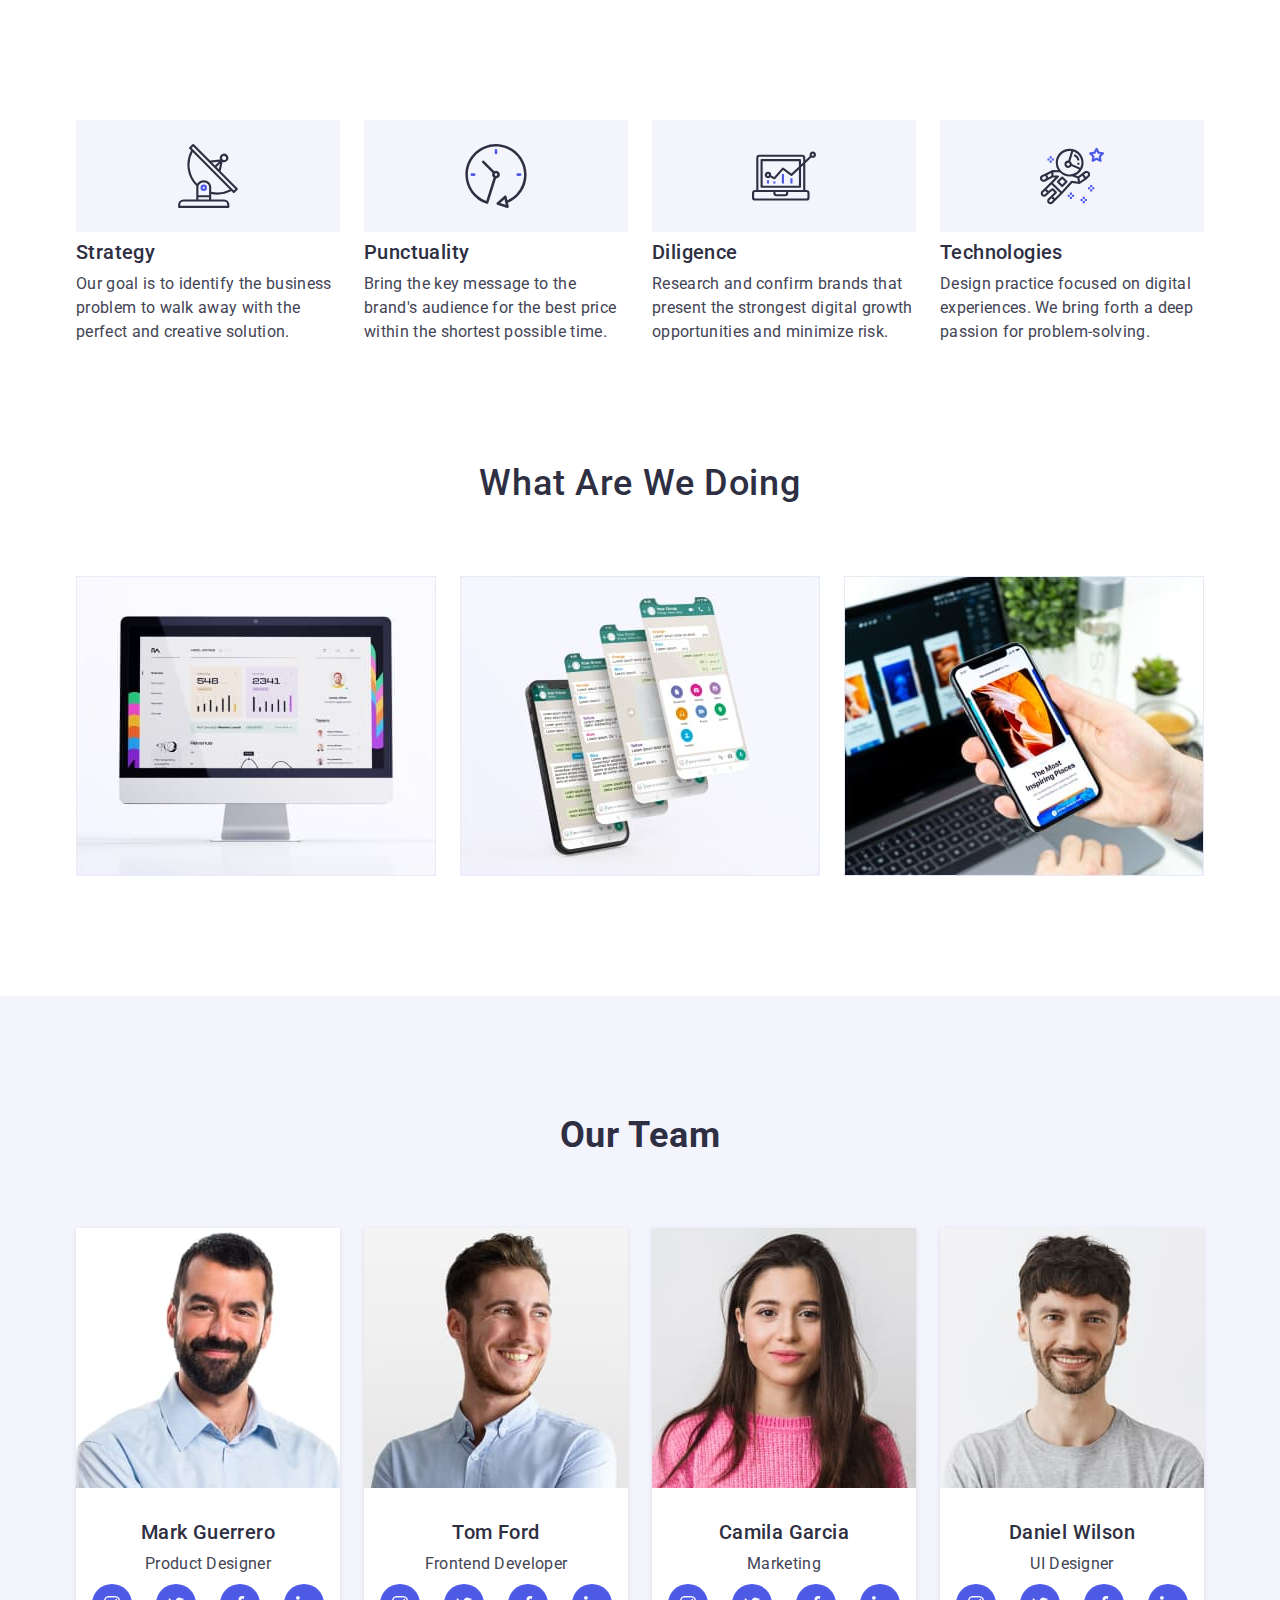
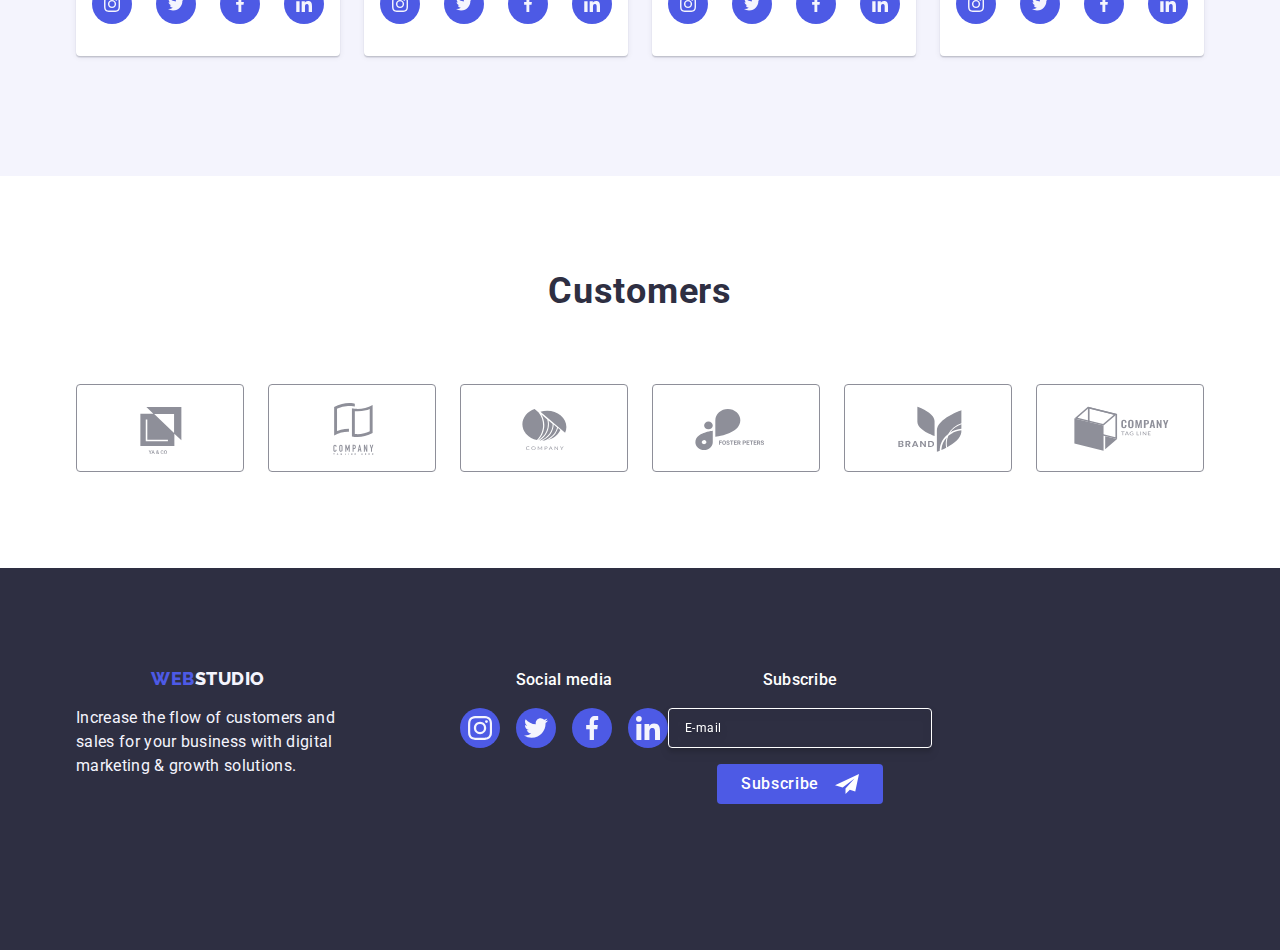
==== index.html @ b5982e52 "footerStiles" ====
<!DOCTYPE html>
<html lang="en">
  <head>
    <meta charset="UTF-8" />
    <meta name="viewport" content="width=device-width, initial-scale=1.0" />

    <link
      rel="stylesheet"
      href="https://cdnjs.cloudflare.com/ajax/libs/modern-normalize/2.0.0/modern-normalize.min.css"
    />

    <link rel="preconnect" href="https://fonts.googleapis.com" />
    <link rel="preconnect" href="https://fonts.gstatic.com" crossorigin />
    <link
      href="https://fonts.googleapis.com/css2?family=Raleway:wght@800&family=Roboto:wght@400;500;700;900&display=swap"
      rel="stylesheet"
    />

    <link rel="stylesheet" href="./css/styles.css" />
    <link rel="stylesheet" href="./css/media.css" />
    <title>Web Studio</title>
  </head>

  <body>
    <!-- <header class="header">
      <div class="container header-container">
        <nav class="header-navbar">
          <a class="header-logo-link link" href="./index.html"
            >Web<span class="logo-span">Studio</span></a
          >
          <ul class="header-list list">
            <li>
              <a class="header-list-link link current" href="./index.html"
                >Studio</a
              >
            </li>
            <li>
              <a class="header-list-link link" href="./portfolio.html"
                >Portfolio</a
              >
            </li>
            <li><a class="header-list-link link" href="">Contacts</a></li>
          </ul>
        </nav>
        <address class="header-addr-list">
          <ul class="header-addr-list list">
            <li>
              <a class="header-addr-link link" href="mailto:info@devstudio.com"
                >info@devstudio.com</a
              >
            </li>
            <li>
              <a class="header-addr-link link" href="tel:+110001111111"
                >+11 (000) 111-11-11</a
              >
            </li>
          </ul>
        </address>
      </div>
    </header> -->

    <main>
      <!-- <section class="hero">
        <div class="container">
          <h1 class="hero-title">Effective Solutions for Your Business</h1>
          <button class="order-button" data-modal-open type="button">
            Order Service
          </button>
        </div>
      </section> -->

      <section class="basics-section">
        <div class="container">
          <h2 class="visually-hidden">The main rules of the company</h2>
          <ul class="basics-list list">
            <li class="basics-item">
              <div class="basics-icon-container">
                <svg class="basics-list-icon" width="64" height="64">
                  <use href="./images/icons.svg#antenna"></use>
                </svg>
              </div>
              <h3 class="basics-title">Strategy</h3>
              <p class="paragraph">
                Our goal is to identify the business problem to walk away with
                the perfect and creative solution.
              </p>
            </li>
            <li class="basics-item">
              <div class="basics-icon-container">
                <svg class="basics-list-icon" width="64" height="64">
                  <use href="./images/icons.svg#clock"></use>
                </svg>
              </div>
              <h3 class="basics-title">Punctuality</h3>
              <p class="paragraph">
                Bring the key message to the brand's audience for the best price
                within the shortest possible time.
              </p>
            </li>
            <li class="basics-item">
              <div class="basics-icon-container">
                <svg class="basics-list-icon" width="64" height="64">
                  <use href="./images/icons.svg#diagram"></use>
                </svg>
              </div>
              <h3 class="basics-title">Diligence</h3>
              <p class="paragraph">
                Research and confirm brands that present the strongest digital
                growth opportunities and minimize risk.
              </p>
            </li>
            <li class="basics-item">
              <div class="basics-icon-container">
                <svg class="basics-list-icon" width="64" height="64">
                  <use href="./images/icons.svg#astronaut"></use>
                </svg>
              </div>
              <h3 class="basics-title">Technologies</h3>
              <p class="paragraph">
                Design practice focused on digital experiences. We bring forth a
                deep passion for problem-solving.
              </p>
            </li>
          </ul>
        </div>
      </section>

      <section class="doing-section">
        <div class="container">
          <h2 class="doing-title">What are we doing</h2>
          <ul class="doing-list list">
            <li class="doing-item">
              <img
                src="./images/desctop.jpg"
                alt="desktop computer"
                width="360"
                height="300"
              />
            </li>
            <li class="doing-item">
              <img
                src="./images/mobiles.jpg"
                alt="mobile phone"
                width="360"
                height="300"
              />
            </li>
            <li class="doing-item">
              <img
                src="./images/mobile-desctop.jpg"
                alt="laptop and smartphone"
                width="360"
                height="300"
              />
            </li>
          </ul>
        </div>
      </section>

      <section class="team-section">
        <div class="container">
          <h2 class="team-title">Our Team</h2>
          <ul class="team-list-img list">
            <li class="team-list-img-item">
              <img
                src="./images/mark-guerro.jpg"
                alt="Product Designer Mark Guerrero"
                width="264"
                class="team-img"
              />
              <div class="team-div-worker">
                <h3 class="team-subtitle">Mark Guerrero</h3>
                <p class="team-paragraph">Product Designer</p>
                <ul class="team-list list">
                  <li class="team-item">
                    <a class="team-link link" href="">
                      <svg class="team-icons" width="16" height="16">
                        <use href="./images/icons.svg#instagram"></use>
                      </svg>
                    </a>
                  </li>
                  <li class="team-item">
                    <a class="team-link link" href="">
                      <svg class="team-icons" width="16" height="16">
                        <use href="./images/icons.svg#twitter"></use>
                      </svg>
                    </a>
                  </li>
                  <li class="team-item">
                    <a class="team-link link" href="">
                      <svg class="team-icons" width="16" height="16">
                        <use href="./images/icons.svg#facebook"></use>
                      </svg>
                    </a>
                  </li>
                  <li class="team-item">
                    <a class="team-link link" href="">
                      <svg class="team-icons" width="16" height="16">
                        <use href="./images/icons.svg#linkedin"></use>
                      </svg>
                    </a>
                  </li>
                </ul>
              </div>
            </li>

            <li class="team-list-img-item">
              <img
                src="./images/tom-ford.jpg"
                alt="Product Designer Mark Guerrero"
                width="264"
                class="team-img"
              />
              <div class="team-div-worker">
                <h3 class="team-subtitle">Tom Ford</h3>
                <p class="team-paragraph">Frontend Developer</p>
                <ul class="team-list list">
                  <li class="team-item">
                    <a class="team-link link" href="">
                      <svg class="team-icons" width="16" height="16">
                        <use href="./images/icons.svg#instagram"></use>
                      </svg>
                    </a>
                  </li>
                  <li class="team-item">
                    <a class="team-link link" href="">
                      <svg class="team-icons" width="16" height="16">
                        <use href="./images/icons.svg#twitter"></use>
                      </svg>
                    </a>
                  </li>
                  <li class="team-item">
                    <a class="team-link link" href="">
                      <svg class="team-icons" width="16" height="16">
                        <use href="./images/icons.svg#facebook"></use>
                      </svg>
                    </a>
                  </li>
                  <li class="team-item">
                    <a class="team-link link" href="">
                      <svg class="team-icons" width="16" height="16">
                        <use href="./images/icons.svg#linkedin"></use>
                      </svg>
                    </a>
                  </li>
                </ul>
              </div>
            </li>

            <li class="team-list-img-item">
              <img
                src="./images/camilla-garcia.jpg"
                alt="Product Designer Mark Guerrero"
                width="264"
                class="team-img"
              />
              <div class="team-div-worker">
                <h3 class="team-subtitle">Camila Garcia</h3>
                <p class="team-paragraph">Marketing</p>
                <ul class="team-list list">
                  <li class="team-item">
                    <a class="team-link link" href="">
                      <svg class="team-icons" width="16" height="16">
                        <use href="./images/icons.svg#instagram"></use>
                      </svg>
                    </a>
                  </li>
                  <li class="team-item">
                    <a class="team-link link" href="">
                      <svg class="team-icons" width="16" height="16">
                        <use href="./images/icons.svg#twitter"></use>
                      </svg>
                    </a>
                  </li>
                  <li class="team-item">
                    <a class="team-link link" href="">
                      <svg class="team-icons" width="16" height="16">
                        <use href="./images/icons.svg#facebook"></use>
                      </svg>
                    </a>
                  </li>
                  <li class="team-item">
                    <a class="team-link link" href="">
                      <svg class="team-icons" width="16" height="16">
                        <use href="./images/icons.svg#linkedin"></use>
                      </svg>
                    </a>
                  </li>
                </ul>
              </div>
            </li>

            <li class="team-list-img-item">
              <img
                src="./images/daniel-wilson.jpg"
                alt="Product Designer Mark Guerrero"
                width="264"
                class="team-img"
              />
              <div class="team-div-worker">
                <h3 class="team-subtitle">Daniel Wilson</h3>
                <p class="team-paragraph">UI Designer</p>
                <ul class="team-list list">
                  <li class="team-item">
                    <a class="team-link link" href="">
                      <svg class="team-icons" width="16" height="16">
                        <use href="./images/icons.svg#instagram"></use>
                      </svg>
                    </a>
                  </li>
                  <li class="team-item">
                    <a class="team-link link" href="">
                      <svg class="team-icons" width="16" height="16">
                        <use href="./images/icons.svg#twitter"></use>
                      </svg>
                    </a>
                  </li>
                  <li class="team-item">
                    <a class="team-link link" href="">
                      <svg class="team-icons" width="16" height="16">
                        <use href="./images/icons.svg#facebook"></use>
                      </svg>
                    </a>
                  </li>
                  <li class="team-item">
                    <a class="team-link link" href="">
                      <svg class="team-icons" width="16" height="16">
                        <use href="./images/icons.svg#linkedin"></use>
                      </svg>
                    </a>
                  </li>
                </ul>
              </div>
            </li>
          </ul>
        </div>
      </section>

      <section class="customers-section">
        <div class="container">
          <h2 class="customers-title">Customers</h2>
          <ul class="customers-list list">
            <li class="customers-item">
              <a href="" class="customers-link">
                <svg class="customers-icons" width="104" height="56">
                  <use href="./images/icons.svg#Logo1"></use>
                </svg>
              </a>
            </li>
            <li class="customers-item">
              <a href="" class="customers-link">
                <svg class="customers-icons" width="104" height="56">
                  <use href="./images/icons.svg#Logo2"></use>
                </svg>
              </a>
            </li>
            <li class="customers-item">
              <a href="" class="customers-link">
                <svg class="customers-icons" width="104" height="56">
                  <use href="./images/icons.svg#Logo3"></use>
                </svg>
              </a>
            </li>
            <li class="customers-item">
              <a href="" class="customers-link">
                <svg class="customers-icons" width="104" height="56">
                  <use href="./images/icons.svg#Logo4"></use>
                </svg>
              </a>
            </li>
            <li class="customers-item">
              <a href="" class="customers-link">
                <svg class="customers-icons" width="104" height="56">
                  <use href="./images/icons.svg#Logo5"></use>
                </svg>
              </a>
            </li>
            <li class="customers-item">
              <a href="" class="customers-link">
                <svg class="customers-icons" width="104" height="56">
                  <use href="./images/icons.svg#Logo6"></use>
                </svg>
              </a>
            </li>
          </ul>
        </div>
      </section>
    </main>
    <footer class="footer">
      <div class="footer-container container">
        <div class="footer-logo-container">
          <a class="footer-link" href="./index.html"
            >Web<span class="logo-span">Studio</span></a
          >
          <p class="footer-paragraph">
            Increase the flow of customers and sales for your business with
            digital marketing & growth solutions.
          </p>
        </div>
        <div class="footer-social-container">
          <p class="footer-social-paragraph">Social media</p>
          <ul class="footer-social-list list">
            <li class="footer-social-item">
              <a class="footer-social-link link" href="">
                <svg class="footer-social-icons" width="24" height="24">
                  <use href="./images/icons.svg#instagram"></use>
                </svg>
              </a>
            </li>
            <li class="footer-social-item">
              <a class="footer-social-link link" href="">
                <svg class="footer-social-icons" width="24" height="24">
                  <use href="./images/icons.svg#twitter"></use>
                </svg>
              </a>
            </li>
            <li class="footer-social-item">
              <a class="footer-social-link link" href="">
                <svg class="footer-social-icons" width="24" height="24">
                  <use href="./images/icons.svg#facebook"></use>
                </svg>
              </a>
            </li>
            <li class="footer-social-item">
              <a class="footer-social-link link" href="">
                <svg class="footer-social-icons" width="24" height="24">
                  <use href="./images/icons.svg#linkedin"></use>
                </svg>
              </a>
            </li>
          </ul>
        </div>
        <div class="form-footer-container">
          <p class="footer-subscribe">Subscribe</p>
          <form class="footer-form">
            <label class="footer-label" aria-label="Subscribe">
              <input
                class="footer-input"
                type="email"
                name="email"
                placeholder="E-mail"
              />
            </label>
            <button class="footer-form-button" type="submit">
              Subscribe
              <svg class="footer-form-icon" width="24" height="24">
                <use href="./images/icons.svg#icon-frame"></use>
              </svg>
            </button>
          </form>
        </div>
      </div>
    </footer>
    <div class="backdrop is-hidden" data-modal>
      <div class="modal">
        <button type="button" class="modal-close-btn" data-modal-close>
          <svg class="close-icon" height="8" width="8">
            <use href="./images/icons.svg#close"></use>
          </svg>
        </button>
        <p class="modal-title">Leave your contacts and we will call you back</p>
        <form class="modal-form">
          <div class="modal-field">
            <label class="modal-input-label" for="user-name">
              <span class="modal-input-label-text">Name</span>
            </label>
            <div class="input-wrap">
              <input
                type="text"
                name="user-name"
                class="modal-input"
                id="user-name"
              />
              <svg class="modal-input-icon" width="18" height="24">
                <use href="./images/icons.svg#icon-person"></use>
              </svg>
            </div>
          </div>
          <div class="modal-field">
            <label class="modal-input-label" for="modal-tel">
              <span class="modal-input-label-text">Phone</span>
            </label>
            <div class="input-wrap">
              <input
                type="tel"
                name="modal-user-phone"
                class="modal-input"
                id="modal-tel"
              />
              <svg class="modal-input-icon" width="18" height="24">
                <use href="./images/icons.svg#icon-phone"></use>
              </svg>
            </div>
          </div>
          <div class="modal-field">
            <label class="modal-input-label" for="modal-email">
              <span class="modal-input-label-text">Email</span>
            </label>
            <div class="input-wrap">
              <input
                type="email"
                name="modal-user-post"
                class="modal-input"
                id="modal-email"
              />
              <svg class="modal-input-icon" width="18" height="24">
                <use href="./images/icons.svg#icon-email"></use>
              </svg>
            </div>
          </div>
          <div class="modal-field-textarea">
            <label class="modal-input-label" for="user-comment">
              <span class="modal-input-label-text">Comment</span></label
            >
            <textarea
              name="user-comment"
              id="user-comment"
              class="modal-text-area"
              placeholder="Text input"
            ></textarea>
          </div>
          <div class="modal-field-checkbox">
            <input
              type="checkbox"
              name="user-privacy"
              id="user-privacy"
              class="modal-check visually-hidden"
              value="true"
            />
            <label for="user-privacy" class="check-text"
              ><span class="check-text-span">
                <svg class="accept-icon" width="10" height="8">
                  <use href="./images/icons.svg#icon-accept-click"></use>
                </svg>
              </span>
              I accept the terms and conditions of the
              <a href="" class="privacy-link">Privacy Policy</a></label
            >
          </div>
          <button type="submit" class="modal-form-btn">Send</button>
        </form>
      </div>
    </div>
    <script src="./js/modal.js"></script>
  </body>
</html>
---- css/styles.css ----
/* ----General Selectors----- */

:root {
  --iris-color: #4d5ae5;
  --navyblue-color: #2e2f42;
  --slate-color: #434455;
  --white-color: #fff;
  --cloud-color: #f4f4fd;
  --ocean-color: #404bbf;
  --cornflower: #e7e9fc;
  --lightslate: #8e8f99;
}

p,
h1,
h2,
h3,
h4,
h5,
h6 {
  margin-top: 0;
  margin-bottom: 0;
}

ul,
ol {
  margin-top: 0;
  margin-bottom: 0;
  padding-left: 0;
}

body {
  font-family: "Roboto", sans-serif;
  color: var(--slate-color);
  background-color: var(--white-color);
}

.container {
  width: 100%;
  padding-left: 16px;
  padding-right: 16px;
  margin-left: auto;
  margin-right: auto;
}

img {
  display: block;
  max-width: 100%;
  height: auto;
}

.link {
  text-decoration: none;
}

.list {
  display: flex;
  padding-left: 0;
  margin: 0 auto;
  list-style: none;
}

.paragraph {
  color: var(--slate-color);
  font-size: 16px;
  line-height: 1.5;
  letter-spacing: 0.32px;
}

.visually-hidden {
  position: absolute;
  width: 1px;
  height: 1px;
  margin: -1px;
  border: 0;
  padding: 0;
  white-space: nowrap;
  clip-path: inset(100%);
  clip: rect(0, 0, 0, 0);
  overflow: hidden;
}

.logo-span {
  color: var(--navyblue-color);
}

/* ----End General Selectors---- */

/* --------HEADER----------- */
.header {
  border-bottom: 1px solid var(--cornflower);
  box-shadow: 0px 2px 1px rgba(46, 47, 66, 0.08),
    0px 1px 1px rgba(46, 47, 66, 0.16), 0px 1px 6px rgba(46, 47, 66, 0.08);
}

.header-container {
  display: flex;
}

.header-list {
  display: flex;
  gap: 40px;
}

.header-navbar {
  display: flex;
  flex-grow: 1;
  align-items: center;
}

.header-logo-link {
  font-family: "Raleway", sans-serif;
  font-size: 18px;
  line-height: 1.17;
  color: var(--iris-color);
  letter-spacing: 0.03em;
  text-transform: uppercase;
  font-weight: 800;
  margin-right: 76px;
}

.header-list-link {
  font-weight: 500;
  font-size: 16px;
  line-height: 1.5;
  letter-spacing: 0.02em;
  color: var(--navyblue-color);
  padding-bottom: 24px;
  padding-top: 24px;
}
.header-list-link:hover,
.header-list-link:focus {
  color: var(--ocean-color);
}

.current {
  position: relative;
  color: var(--ocean-color);
  transition: color 250ms cubic-bezier(0.4, 0, 0.2, 1);
}

.current::after {
  content: "";
  position: absolute;
  width: 100%;
  left: 0;
  bottom: -1px;
  height: 4px;
  background-color: var(--ocean-color);
  border-radius: 2px;
}

.header-addr-list {
  font-style: normal;
}

.header-addr-list {
  display: flex;
  gap: 40px;
}

.header-addr-link {
  padding-bottom: 24px;
  padding-top: 24px;
  display: block;
  font-style: normal;
  font-size: 16px;
  line-height: 1.5;
  letter-spacing: 0.02em;
  color: var(--slate-color);
  transition: color 250ms cubic-bezier(0.4, 0, 0.2, 1);
}

.header-addr-link:hover,
.header-addr-link:focus {
  color: var(--ocean-color);
}

/* ---------END HEADER------------- */

/* -----------HERO------------ */

.hero {
  background-color: var(--navyblue-color);
  padding: 188px 0;
  background-image: linear-gradient(
      to bottom,
      rgba(46, 47, 66, 0.7),
      rgba(46, 47, 66, 0.7)
    ),
    url(../images/people-office-new.jpg);
  background-size: cover;
  background-repeat: no-repeat;
  background-position: center center;
  max-width: 1440px;
  margin: 0 auto;
}

.hero-title {
  max-width: 496px;
  color: var(--white-color);
  font-size: 56px;
  font-weight: 700;
  line-height: 1.07;
  letter-spacing: 1.12px;
  text-align: center;
  margin: 0 auto 48px;
}

.order-button {
  display: block;
  font-family: "Roboto", sans-serif;
  color: var(--white, #fff);
  font-size: 16px;
  font-weight: 500;
  line-height: 1.5;
  letter-spacing: 0.64px;
  background: var(--iris-color);
  cursor: pointer;
  margin: 0 auto;
  border-radius: 4px;
  box-shadow: 0px 4px 4px 0px rgba(0, 0, 0, 0.15);
  padding: 16px 32px;
  min-width: 169px;
  height: 56px;
  border: none;
  transition: background-color 250ms cubic-bezier(0.4, 0, 0.2, 1);
}

.order-button:hover,
.order-button:focus {
  background-color: var(--ocean-color);
}

/* -----------END HERO------------- */

/* -----------BASICS------------- */

.basics-section {
  padding: 96px 0;
}

.basics-title {
  color: var(--navyblue-color);
  font-size: 36px;
  font-weight: 700;
  line-height: 1.11;
  text-align: center;
  letter-spacing: 0.02em;
  margin-bottom: 8px;
}

.basics-list {
  flex-wrap: wrap;
  gap: 72px;
}

.basics-item {
  width: 100%;
}

.basics-list-icon {
  display: none;
}

/* ----------- END BASICS------------- */

/* --------DOUING------------ */

.doing-section {
  display: none;
  padding-bottom: 120px;
}

/* --------END DOUING------------ */

/* --------TEAM---------- */

.team-section {
  padding: 96px 0;
  background-color: var(--cloud-color);
}
.team-title {
  margin-top: 0;
  margin-bottom: 72px;
  font-size: 36px;
  line-height: 1.11;
  text-align: center;
  letter-spacing: 0.02em;
  text-transform: capitalize;
  color: var(--navyblue-color);
}
.team-list-img {
  display: flex;
  flex-wrap: wrap;
  gap: 72px;
  justify-content: center;
}

.team-list-img-item {
  width: 100%;
  max-width: 264px;
  background-color: var(--white-color);
  width: 100%;
  border-radius: 0px 0px 4px 4px;
  box-shadow: 0px 1px 6px rgba(46, 47, 66, 0.08),
    0px 1px 1px rgba(46, 47, 66, 0.16), 0px 2px 1px rgba(46, 47, 66, 0.08);
}

.team-div-worker {
  padding: 32px 0;
}

.team-subtitle {
  margin-top: 0;
  text-align: center;
  margin-bottom: 8px;
  font-weight: 500;
  font-size: 20px;
  line-height: 1.2;
  letter-spacing: 0.02em;
  color: var(--navyblue-color);
}

.team-paragraph {
  margin: 0;
  line-height: 1.5;
  letter-spacing: 0.02em;
  font-size: 16px;
  text-align: center;
  margin-bottom: 8px;
}

.team-list {
  display: flex;
  justify-content: center;
  gap: 24px;
}

.team-item {
  width: 40px;
  height: 40px;
}

.team-link {
  width: 100%;
  height: 100%;
  background-color: var(--iris-color);
  border-radius: 50%;
  display: flex;
  align-items: center;
  justify-content: center;
  transition: background-color 250ms cubic-bezier(0.4, 0, 0.2, 1);
}
.team-link:hover,
.team-link:focus {
  background-color: var(--ocean-color);
}

.team-icons {
  fill: var(--cloud-color);
}

/* --------END TEAM---------- */

/* -----CUSTOMERS---------- */

.customers-section {
  padding: 96px 0;
  /* padding: 120px 0; */
}

.customers-title {
  color: var(--navyblue-color);
  text-align: center;
  font-family: Roboto;
  font-size: 36px;
  font-weight: 700;
  line-height: 1.11;
  letter-spacing: 0.02em;
  text-transform: capitalize;
  margin-bottom: 72px;
}

.customers-list {
  display: flex;
  flex-wrap: wrap;
  gap: 16px;
}

.customers-item {
  height: 88px;
  width: calc((100% - 16px) / 2);
}

.customers-link {
  display: flex;
  width: 100%;
  max-width: 190px;
  height: 100%;
  border: 1px solid #8e8f99;
  border-radius: 4px;
  justify-content: center;
  align-items: center;
  color: #8e8f99;
  transition: border-color 250ms cubic-bezier(0.4, 0, 0.2, 1),
    color 250ms cubic-bezier(0.4, 0, 0.2, 1);
}

.customers-link:hover,
.customers-link:focus {
  border-color: var(--ocean-color);
  color: var(--ocean-color);
}

.customers-icons {
  fill: currentColor;
}

/* -----END CUSTOMERS---------- */

/* ---------FOOTER----------------- */

.footer {
  padding: 96px 0;
  /* padding: 100px 0; */
  background-color: var(--navyblue-color);
}

.footer-container {
  display: flex;
  flex-direction: column;
  align-items: center;
}
.footer-logo-container {
  display: flex;
  flex-direction: column;
  align-items: center;
}
.footer-link {
  display: inline-block;
  margin-bottom: 17px;
  font-family: "Raleway", sans-serif;
  font-size: 18px;
  line-height: 1.17;
  color: var(--iris-color);
  letter-spacing: 0.03em;
  text-transform: uppercase;
  font-weight: 800;
  text-decoration: none;
}
.footer .logo-span {
  color: var(--cloud-color);
}
.footer-paragraph {
  color: var(--cloud-color);
  line-height: 1.5;
  letter-spacing: 0.02em;
  max-width: 264px;
  margin-bottom: 72px;
}

.footer-social-paragraph {
  color: var(--white-color);
  line-height: 1.5;
  letter-spacing: 0.02em;
  max-width: 264px;
  font-weight: 500;
  text-align: center;
  margin-bottom: 16px;
}
.footer-social-container {
  margin-bottom: 72px;
}
.footer-social-list {
  display: flex;
  gap: 16px;
}

.footer-social-item {
}
.footer-social-link {
  display: flex;
  justify-content: center;
  align-items: center;
  width: 40px;
  height: 40px;
  background-color: var(--iris-color);
  border-radius: 50%;
  transition: background-color 250ms cubic-bezier(0.4, 0, 0.2, 1);
}
.footer-social-link:hover,
.footer-social-link:focus {
  background-color: #31d0aa;
}
.footer-social-icons {
  fill: var(--cloud-color);
}
.form-footer-container {
  /* margin-left: 80px; */
}
.footer-subscribe {
  text-align: center;
  color: var(--white-color);
  font-size: 16px;
  font-weight: 500;
  line-height: 1.5;
  letter-spacing: 0.02em;
  margin-bottom: 16px;
}
.footer-form {
  display: flex;
  flex-direction: column;
  align-items: center;
  gap: 16px;
  /* gap: 24px; */
}

.footer-input {
  width: 398px;
  height: 40px;
  background-color: transparent;
  border-radius: 4px;
  border: 1px solid var(--white-color);
  box-shadow: 0px 4px 4px 0px rgba(0, 0, 0, 0.15);
  padding: 0 16px;
  color: var(--white-color);
  font-size: 12px;
  line-height: 1.5;
  letter-spacing: 0.04em;
  filter: drop-shadow(0px 4px 4px rgba(0, 0, 0, 0.15));
}

.footer-input::placeholder {
  color: var(--white-color);
}
.footer-form-button {
  display: flex;
  justify-content: center;
  align-items: center;
  height: 40px;
  min-width: 165px;
  color: var(--white-color);
  text-align: center;
  font-size: 16px;
  font-weight: 500;
  line-height: 1.5;
  letter-spacing: 0.04em;
  padding: 8px 24px;
  border-radius: 4px;
  background: var(--iris-color);
  border: none;
  cursor: pointer;
}
.footer-form-icon {
  margin-left: 16px;
  fill: var(--white-color);
}
/* ----------END FOOTER--------------- */

/* -----------PORTFOLIO-------------- */
.portfolio-section {
  padding-top: 96px;
  padding-bottom: 120px;
}
.buttons-container {
  display: flex;
  justify-content: center;
  gap: 24px;
  margin-bottom: 72px;
}

.menu-button {
  border-radius: 4px;
  padding-top: 12px;
  padding-bottom: 12px;
  padding-left: 24px;
  padding-right: 24px;
  font-family: "Roboto", sans-serif;
  cursor: pointer;
  color: var(--iris-color);
  text-align: center;
  font-size: 16px;
  font-weight: 500;
  line-height: 1.5;
  letter-spacing: 0.04em;
  border: 1px solid var(--cornflower);
  background: var(--cloud-color);
  transition: color 250ms cubic-bezier(0.4, 0, 0.2, 1),
    background-color 250ms cubic-bezier(0.4, 0, 0.2, 1),
    border-color 250ms cubic-bezier(0.4, 0, 0.2, 1),
    box-shadow 250ms cubic-bezier(0.4, 0, 0.2, 1);
}

.menu-button:hover,
.menu-button:focus {
  box-shadow: 0px 3px 1px rgba(0, 0, 0, 0.1), 0px 2px 1px rgba(0, 0, 0, 0.08),
    0px 2px 2px rgba(0, 0, 0, 0.12);
  color: var(--white-color);
  background-color: var(--ocean-color);
  border: 1px solid transparent;
}

.portfolio-item-list {
  display: flex;
  flex-wrap: wrap;
  column-gap: 24px;
  row-gap: 48px;
}

.gallary-container {
  width: calc((100% - 48px) / 3);
}

.gallary-link {
  display: block;
  transition: box-shadow 250ms cubic-bezier(0.4, 0, 0.2, 1);
}

.gallary-link:hover,
.gallary-link:focus {
  box-shadow: 0px 1px 6px rgba(46, 47, 66, 0.08),
    0px 1px 1px rgba(46, 47, 66, 0.16), 0px 2px 1px rgba(46, 47, 66, 0.08);
}

.gallary-text {
  position: relative;
  overflow: hidden;
}

.gallery-cover-text {
  position: absolute;
  top: 0;
  left: 0;
  color: var(--cloud-color);
  font-size: 16px;
  font-style: normal;
  font-weight: 400;
  line-height: 1.5;
  letter-spacing: 0.02em;
  padding: 40px 32px;
  background-color: var(--iris-color);
  height: 100%;
  transform: translateY(100%);
  transition: transform 250ms cubic-bezier(0.4, 0, 0.2, 1);
}

.gallary-link:hover .gallery-cover-text,
.gallary-link:focus .gallery-cover-text {
  transform: translateY(0%);
}

.gallery-title {
  color: var(--navyblue-color);
  font-size: 20px;
  font-weight: 500;
  line-height: 1.2;
  text-transform: capitalize;
  letter-spacing: 0.02em;
  margin-bottom: 8px;
}

.div-text {
  padding: 32px 16px;
  border: 1px solid var(--cornflower);
  border-top: none;
}

/* -------END PORFOLIO------- */

/* -----Modul Window----- */

.backdrop {
  position: fixed;
  width: 100%;
  height: 100%;
  top: 0;
  left: 0;
  background-color: rgba(46, 47, 66, 0.4);
  transition: opacity 250ms cubic-bezier(0.4, 0, 0.2, 1),
    visibility 250ms cubic-bezier(0.4, 0, 0.2, 1);
}
.modal {
  position: absolute;
  top: 50%;
  left: 50%;
  transform: translate(-50%, -50%) scale(1);
  width: 408px;
  min-height: 584px;
  background-color: #fcfcfc;
  border-radius: 4px;
  box-shadow: 0px 1px 1px rgba(0, 0, 0, 0.14), 0px 1px 3px rgba(0, 0, 0, 0.12),
    0px 2px 1px rgba(0, 0, 0, 0.2);
  transition: transform 250ms cubic-bezier(0.4, 0, 0.2, 1);
  padding: 72px 24px 24px 24px;
}

.modal-close-btn {
  position: absolute;
  top: 24px;
  right: 24px;
  width: 24px;
  height: 24px;
  border-radius: 50%;
  border: 1px solid rgba(0, 0, 0, 0.1);
  cursor: pointer;
  background-color: #e7e9fc;
  border-radius: 50%;
  display: flex;
  align-items: center;
  justify-content: center;
  transition: background-color 250ms cubic-bezier(0.4, 0, 0.2, 1),
    border 250ms cubic-bezier(0.4, 0, 0.2, 1);
  padding: 0;
}
.close-icon {
  transition: fill 250ms cubic-bezier(0.4, 0, 0.2, 1);
}
.modal-close-btn:hover,
.modal-close-btn:focus {
  background-color: #404bbf;
  border: none;
  fill: #ffffff;
}
.is-hidden {
  opacity: 0;
  visibility: hidden;
  pointer-events: none;
}

.modal-title {
  width: 100%;
  max-width: 360px;
  color: var(--navyblue-color);
  text-align: center;
  font-size: 16px;
  font-weight: 500;
  line-height: 1.5;
  letter-spacing: 0.02em;
  margin-bottom: 16px;
}

.modal-input {
  width: 100%;
  height: 40px;
  border-radius: 4px;
  background-color: transparent;
  outline: transparent;
  padding-left: 38px;
  border: 1px solid rgba(46, 47, 66, 0.4);
  transition: border-color 250ms cubic-bezier(0.4, 0, 0.2, 1);
}

.input-wrap {
  position: relative;
}

.modal-input-icon {
  position: absolute;
  left: 16px;
  top: 50%;
  transform: translateY(-50%);
  transition: fill 250ms cubic-bezier(0.4, 0, 0.2, 1);
}

.modal-field {
  margin-bottom: 8px;
}

.modal-input:focus {
  border-color: var(--iris-color);
}

.modal-input:focus + .modal-input-icon {
  fill: var(--iris-color);
}
.modal-input-label {
  display: block;
  color: var(--lightslate);
  font-size: 12px;
  line-height: 1.17;
  letter-spacing: 0.04em;
  margin-bottom: 4px;
  border-color: none;
}

.modal-field-textarea {
  margin-bottom: 16px;
}
.modal-field-checkbox {
  margin-bottom: 24px;
}

.modal-form-btn {
  min-width: 169px;
  height: 56px;
  display: block;
  margin: 0 auto;
  padding: 16px 32px;
  align-items: flex-start;
  border: none;
  border-radius: 4px;
  background: var(--iris-color);
  box-shadow: 0px 4px 4px 0px rgba(0, 0, 0, 0.15);
  color: var(--white-color);
  text-align: center;
  font-size: 16px;
  font-weight: 500;
  line-height: 1.5;
  letter-spacing: 0.04em;
  cursor: pointer;
  transition: background-color 250ms cubic-bezier(0.4, 0, 0.2, 1);
}

.modal-text-area {
  display: flex;
  flex-direction: column;
  align-items: flex-start;
  height: 120px;
  width: 100%;
  color: rgba(46, 47, 66, 0.4);
  border: 1px solid rgba(46, 47, 66, 0.4);
  border-radius: 4px;
  background-color: transparent;
  outline: transparent;
  padding: 8px 16px;
  font-size: 12px;
  font-weight: 400;
  line-height: 1.17;
  letter-spacing: 0.04em;
  resize: none;
  margin-bottom: 16px;
  transition: border-color 250ms cubic-bezier(0.4, 0, 0.2, 1);
}

.modal-text-area:focus {
  border-color: var(--iris-color);
}

.check-text {
  color: var(--lightslate);
  font-size: 12px;
  line-height: 1.17;
  letter-spacing: 0.04em;
  align-items: center;
}

.privacy-link {
  color: var(--iris-color);
  line-height: 1.33;
}

.check-text-span {
  display: inline-flex;
  align-items: center;
  justify-content: center;
  width: 16px;
  height: 16px;
  border-radius: 2px;
  border: 1px solid rgba(46, 47, 66, 0.4);
  margin-right: 8px;
  fill: transparent;
  transition: background-color 250ms cubic-bezier(0.4, 0, 0.2, 1),
    border 250ms cubic-bezier(0.4, 0, 0.2, 1),
    fill 250ms cubic-bezier(0.4, 0, 0.2, 1);
}

.modal-check:checked + .check-text span {
  background-color: var(--ocean-color);
  border: none;
  fill: var(--cloud-color);
}

.modal-check:focus + .check-text span {
  border-color: var(--iris-color);
}

/* a {
  margin-left: 3px;
} */
---- css/media.css ----
@media (max-width: 427px) {
  .footer-input {
    max-width: 92vw;
  }
}

@media screen and (min-width: 428px) {
  .container {
    max-width: 428px;
  }
}

@media screen and (min-width: 768px) {
  .container {
    max-width: 768px;
  }

  .basics-title {
    text-align: left;
  }

  .basics-list {
    gap: 72px 24px;
  }

  .basics-icon-container {
    display: none;
  }
  .basics-item {
    width: calc((100% - 24px) / 2);
  }

  .team-list-img {
    gap: 64px 24px;
  }

  .team-list-img-item {
    width: calc((100% - 24px) / 2);
  }

  .customers-list {
    gap: 72px 24px;
  }

  .customers-item {
    width: calc((100% - 48px) / 3);
  }

  .footer-container {
    display: flex;
    flex-direction: row;
    flex-wrap: wrap;
    align-items: baseline;
  }

  .footer-logo-container {
    display: flex;
    margin-right: 120px;
  }

  .footer-input {
    width: 264px;
  }
}

/* ---------------------1158px---------------------- */

@media screen and (min-width: 1158px) {
  .container {
    max-width: 1158px;
    padding-left: 15px;
    padding-right: 15px;
  }

  .basics-section {
    padding: 120px 0;
  }

  .basics-title {
    font-size: 20px;
    font-weight: 500;
    line-height: 1.2;
  }
  .basics-list {
    gap: 24px;
  }

  .basics-item {
    width: calc((100% - 24px * 3) / 4);
  }

  .basics-list-icon {
    display: flex;
  }

  .basics-icon-container {
    display: flex;
    justify-content: center;
    align-items: center;
    margin-bottom: 8px;
    border-radius: 4px;
    background: var(--cloud-color);
    width: 264px;
    height: 112px;
  }
  .doing-section {
    display: flex;
  }

  .doing-title {
    color: var(--navyblue-color);
    font-size: 36px;
    font-weight: 500;
    line-height: 1.11;
    text-transform: capitalize;
    text-align: center;
    letter-spacing: 0.02em;
    margin-top: 0;
    margin-bottom: 72px;
  }

  .doing-list {
    display: flex;
    gap: 24px;
  }
  .doing-item {
    width: calc((100% - 24px * 2) / 3);
  }

  .team-section {
    padding: 120px 0;
  }

  .team-list-img {
    gap: 24px;
  }

  .team-list-img-item {
    width: calc((100% - 72px) / 4);
  }

  .customers-list {
    gap: 24px;
  }

  .customers-item {
    width: calc((100% - 120px) / 6);
  }

  .footer {
    padding: 100px 0;
  }

  .footer-logo-container {
    margin-right: 120px;
  }
}
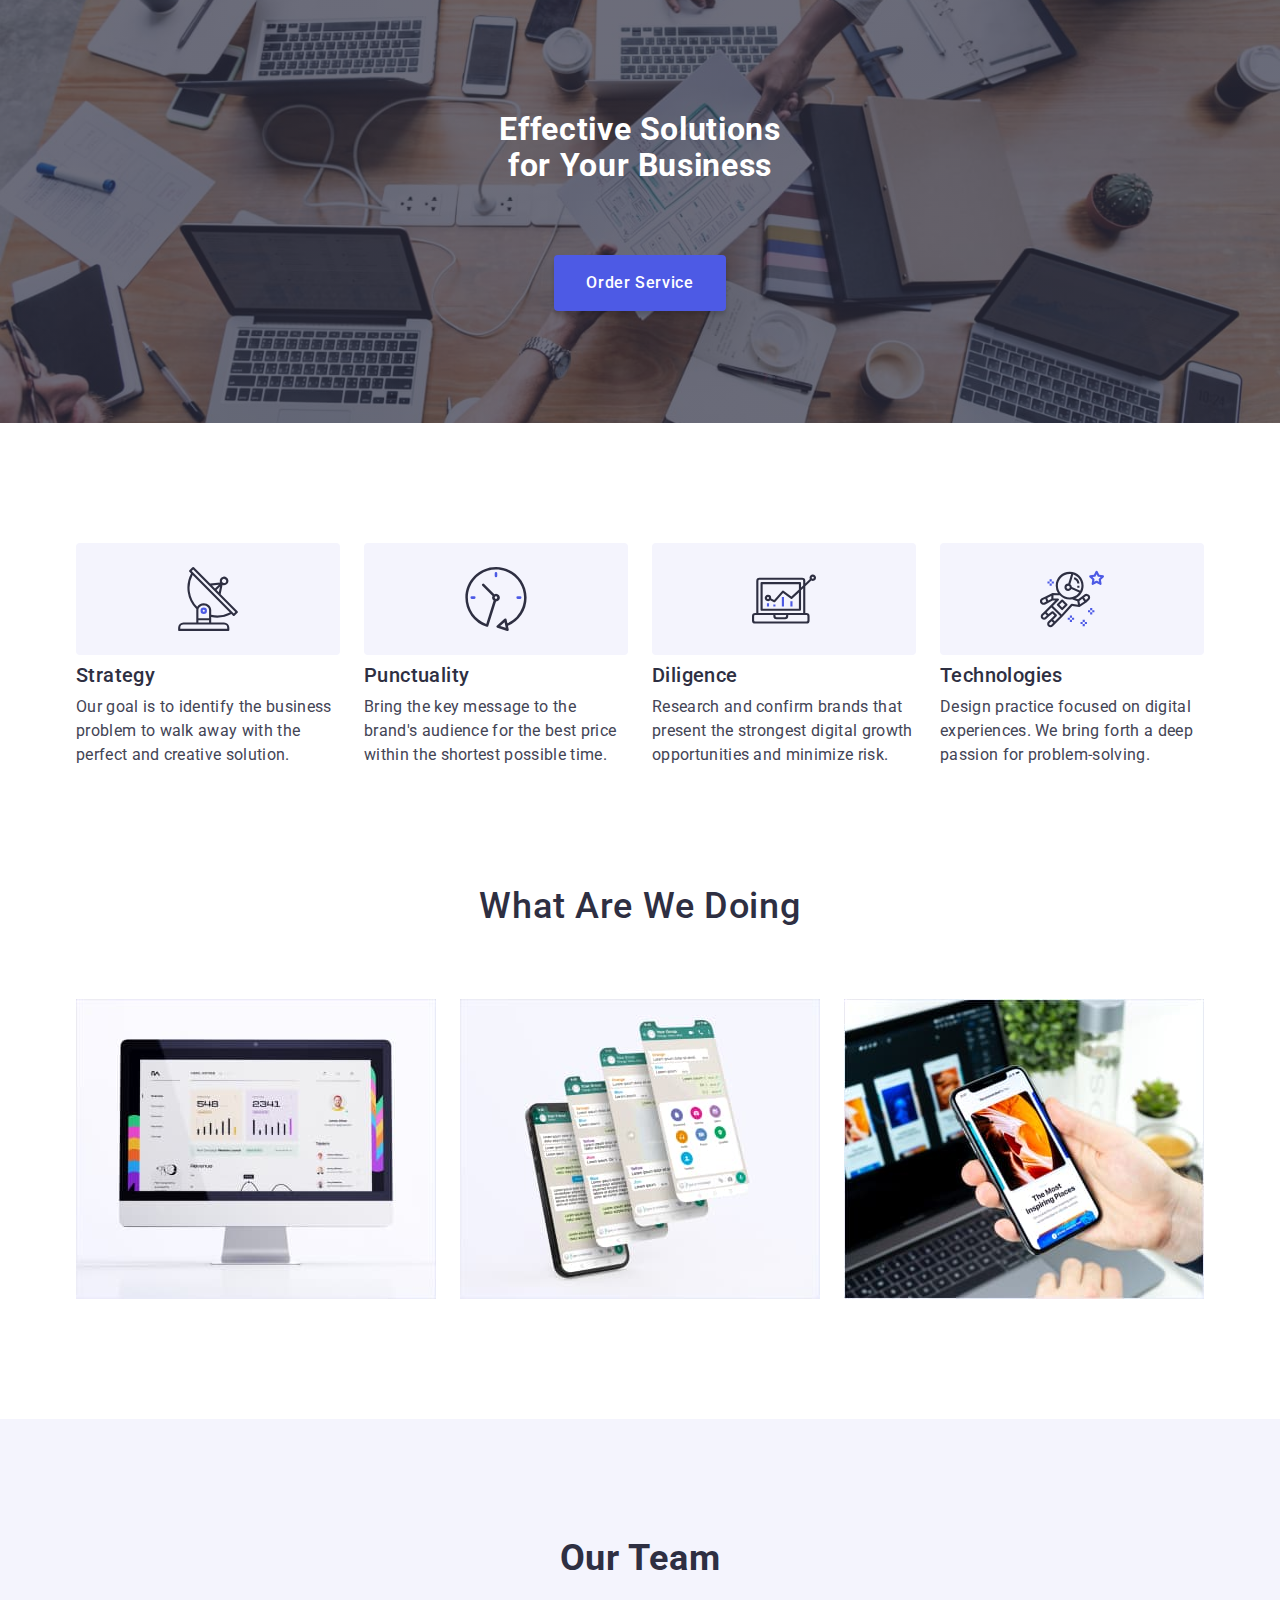
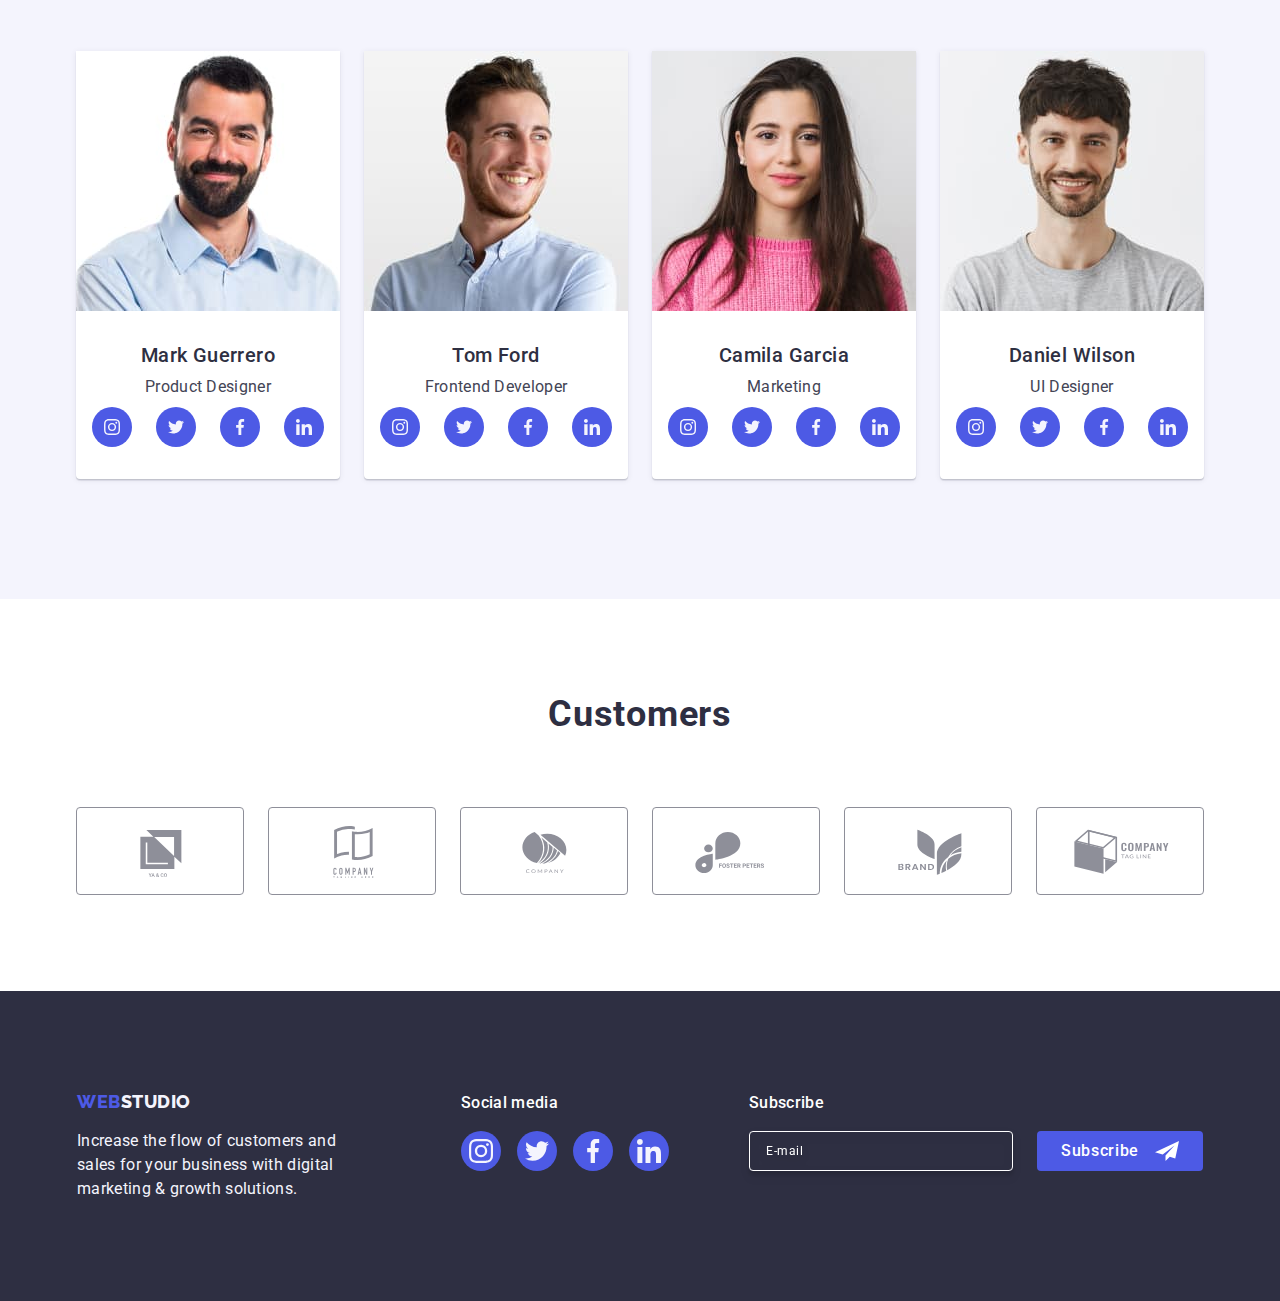
==== commit d2bc6947: "container" ====
--- a/index.html
+++ b/index.html
@@ -60,14 +60,14 @@
     </header> -->
 
     <main>
-      <!-- <section class="hero">
+      <section class="hero">
         <div class="container">
           <h1 class="hero-title">Effective Solutions for Your Business</h1>
           <button class="order-button" data-modal-open type="button">
             Order Service
           </button>
         </div>
-      </section> -->
+      </section>
 
       <section class="basics-section">
         <div class="container">
--- a/css/styles.css
+++ b/css/styles.css
@@ -182,7 +182,8 @@
 
 .hero {
   background-color: var(--navyblue-color);
-  padding: 188px 0;
+  padding: 112px 0;
+  /* padding: 188px 0; */
   background-image: linear-gradient(
       to bottom,
       rgba(46, 47, 66, 0.7),
@@ -197,14 +198,19 @@
 }
 
 .hero-title {
-  max-width: 496px;
+  width: 320px;
+  /* max-width: 496px; */
   color: var(--white-color);
-  font-size: 56px;
+  font-style: 36px;
+  /* font-size: 56px; */
   font-weight: 700;
-  line-height: 1.07;
-  letter-spacing: 1.12px;
-  text-align: center;
-  margin: 0 auto 48px;
+  line-height: 1.11;
+  /* line-height: 1.07; */
+  letter-spacing: 0.02em;
+  /* letter-spacing: 1.12px; */
+  text-align: center;
+  margin: 0 auto 72px;
+  /* margin: 0 auto 48px; */
 }
 
 .order-button {
@@ -395,7 +401,7 @@
 
 .customers-link {
   display: flex;
-  width: 100%;
+  /* width: 100%; */
   max-width: 190px;
   height: 100%;
   border: 1px solid #8e8f99;
@@ -423,7 +429,6 @@
 
 .footer {
   padding: 96px 0;
-  /* padding: 100px 0; */
   background-color: var(--navyblue-color);
 }
 
@@ -513,7 +518,6 @@
   flex-direction: column;
   align-items: center;
   gap: 16px;
-  /* gap: 24px; */
 }
 
 .footer-input {
--- a/css/media.css
+++ b/css/media.css
@@ -39,23 +39,47 @@
   }
 
   .customers-list {
+    justify-content: center;
     gap: 72px 24px;
   }
 
+  .customers-link {
+    width: 100%;
+  }
+
   .customers-item {
-    width: calc((100% - 48px) / 3);
+    width: 168px;
+  }
+
+  .footer-paragraph,
+  .footer-social-container {
+    margin-bottom: 0;
   }
 
   .footer-container {
+    width: 552px;
     display: flex;
     flex-direction: row;
     flex-wrap: wrap;
     align-items: baseline;
+    gap: 72px 24px;
+  }
+
+  .footer-form {
+    flex-direction: row;
+    gap: 24px;
   }
 
   .footer-logo-container {
-    display: flex;
-    margin-right: 120px;
+    align-items: flex-start;
+  }
+
+  .footer-social-paragraph {
+    text-align: left;
+  }
+
+  .footer-subscribe {
+    text-align: left;
   }
 
   .footer-input {
@@ -151,7 +175,17 @@
     padding: 100px 0;
   }
 
+  .footer-container {
+    min-width: 1158px;
+    justify-content: center;
+    gap: 0;
+  }
+
   .footer-logo-container {
     margin-right: 120px;
   }
+
+  .footer-social-container {
+    margin-right: 80px;
+  }
 }
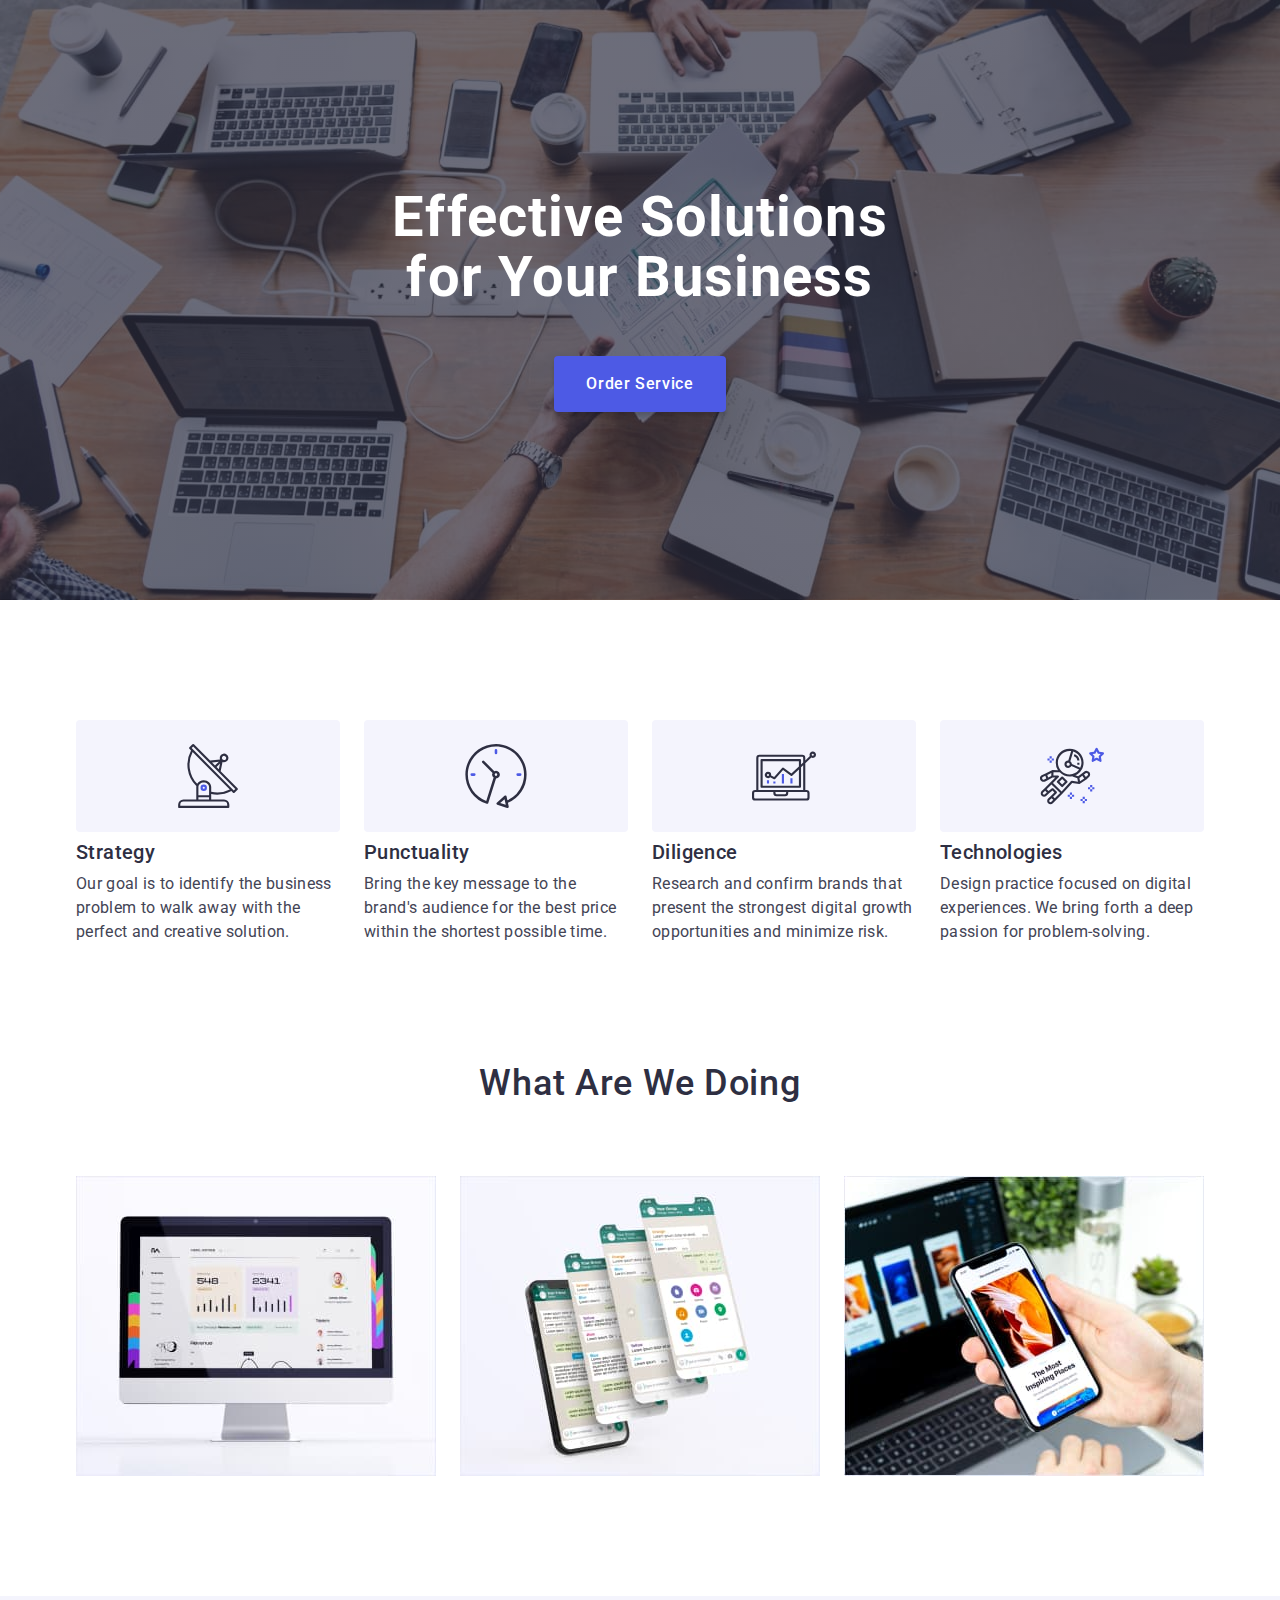
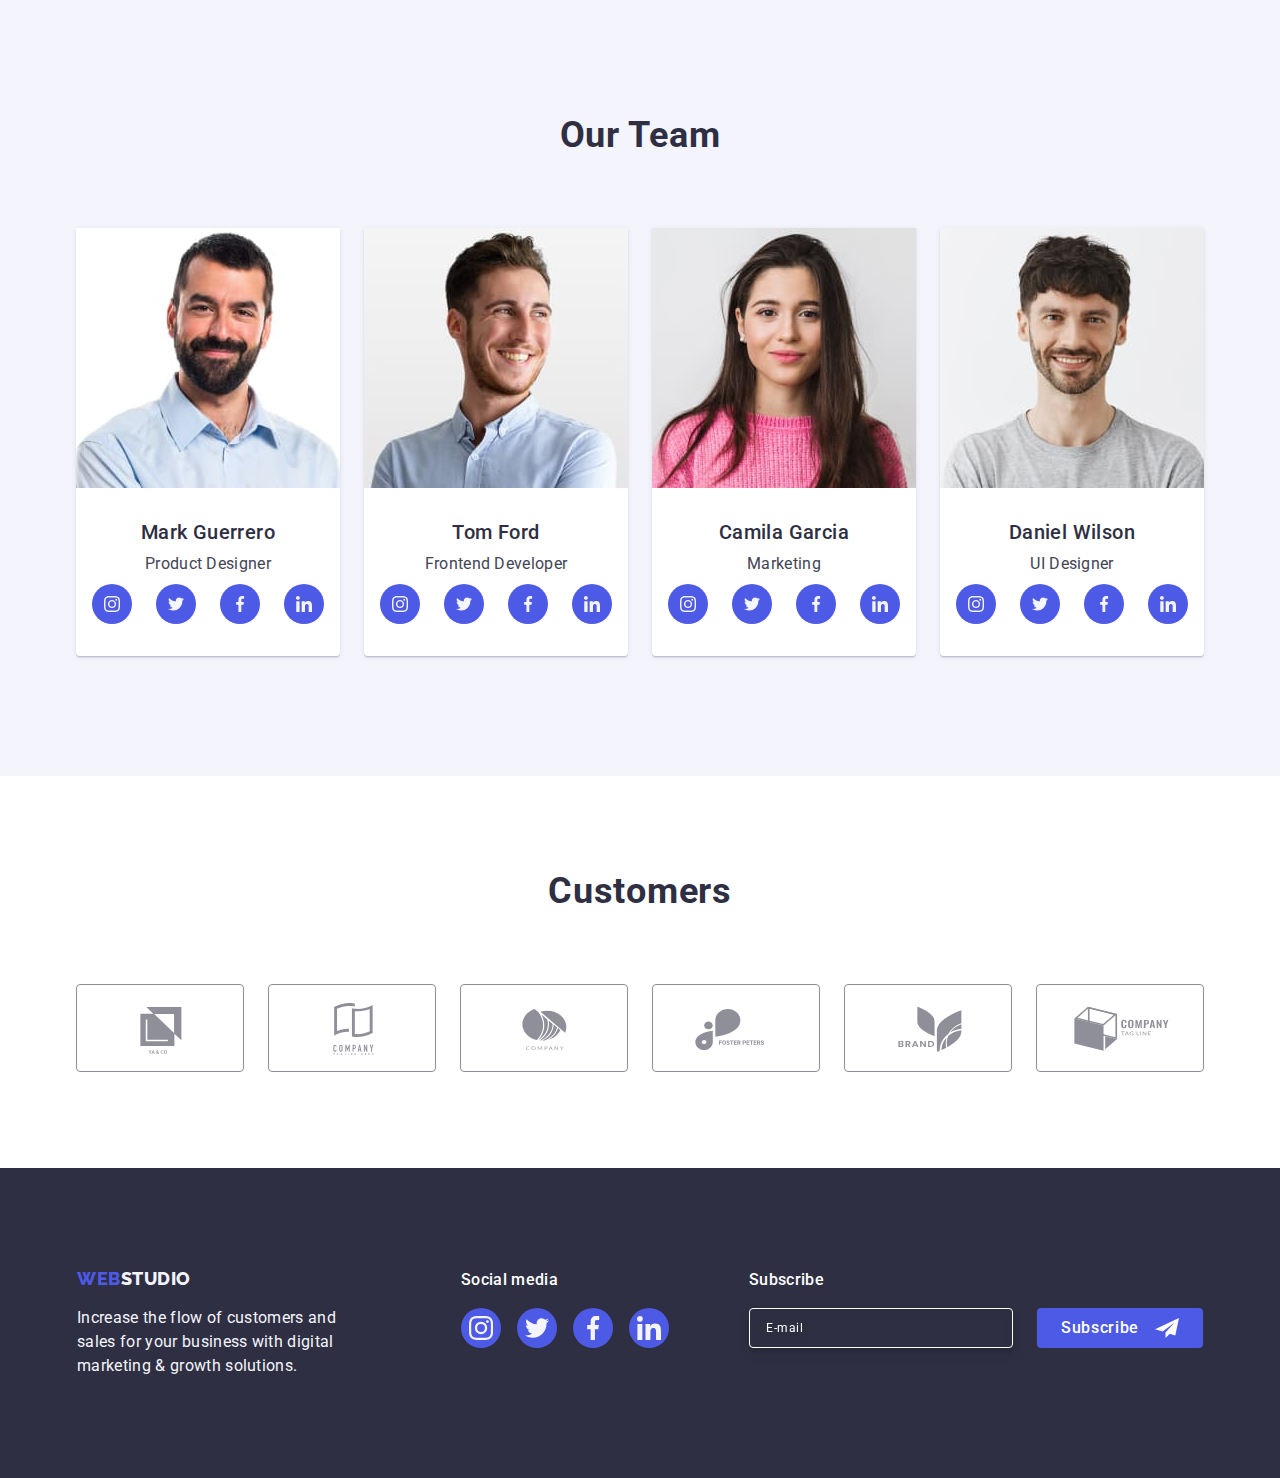
==== commit 03face92: "photos" ====
--- a/index.html
+++ b/index.html
@@ -163,6 +163,10 @@
           <ul class="team-list-img list">
             <li class="team-list-img-item">
               <img
+                srcset="
+                  ./images/mark-guerro.jpg    1x,
+                  ./images/mark-guerro-2x.jpg 2x
+                "
                 src="./images/mark-guerro.jpg"
                 alt="Product Designer Mark Guerrero"
                 width="264"
@@ -206,6 +210,7 @@
 
             <li class="team-list-img-item">
               <img
+                srcset="./images/tom-ford.jpg 1x, ./images/tom-ford-2x.jpg 2x"
                 src="./images/tom-ford.jpg"
                 alt="Product Designer Mark Guerrero"
                 width="264"
@@ -249,6 +254,10 @@
 
             <li class="team-list-img-item">
               <img
+                srcset="
+                  ./images/camilla-garcia.jpg    1x,
+                  ./images/camilla-garcia-2x.jpg 2x
+                "
                 src="./images/camilla-garcia.jpg"
                 alt="Product Designer Mark Guerrero"
                 width="264"
@@ -292,6 +301,10 @@
 
             <li class="team-list-img-item">
               <img
+                srcset="
+                  ./images/daniel-wilson.jpg    1x,
+                  ./images/daniel-wilson-2x.jpg 2x
+                "
                 src="./images/daniel-wilson.jpg"
                 alt="Product Designer Mark Guerrero"
                 width="264"
--- a/css/styles.css
+++ b/css/styles.css
@@ -183,13 +183,12 @@
 .hero {
   background-color: var(--navyblue-color);
   padding: 112px 0;
-  /* padding: 188px 0; */
   background-image: linear-gradient(
       to bottom,
       rgba(46, 47, 66, 0.7),
       rgba(46, 47, 66, 0.7)
     ),
-    url(../images/people-office-new.jpg);
+    url(../images/dark-bg-mob.jpg);
   background-size: cover;
   background-repeat: no-repeat;
   background-position: center center;
@@ -197,20 +196,28 @@
   margin: 0 auto;
 }
 
+@media (min-device-pixel-ratio: 2),
+  (min-resolution: 192dpi),
+  (min-resolution: 2dppx) {
+  .hero {
+    background-image: linear-gradient(
+        to bottom,
+        rgba(46, 47, 66, 0.7),
+        rgba(46, 47, 66, 0.7)
+      ),
+      url(../images/dark-bg-mob-2x.jpg);
+  }
+}
+
 .hero-title {
-  width: 320px;
-  /* max-width: 496px; */
+  max-width: 320px;
   color: var(--white-color);
-  font-style: 36px;
-  /* font-size: 56px; */
+  font-size: 36px;
   font-weight: 700;
   line-height: 1.11;
-  /* line-height: 1.07; */
-  letter-spacing: 0.02em;
-  /* letter-spacing: 1.12px; */
+  letter-spacing: 0.02em;
   text-align: center;
   margin: 0 auto 72px;
-  /* margin: 0 auto 48px; */
 }
 
 .order-button {
@@ -220,7 +227,7 @@
   font-size: 16px;
   font-weight: 500;
   line-height: 1.5;
-  letter-spacing: 0.64px;
+  letter-spacing: 0.04em;
   background: var(--iris-color);
   cursor: pointer;
   margin: 0 auto;
--- a/css/media.css
+++ b/css/media.css
@@ -1,6 +1,12 @@
 @media (max-width: 427px) {
   .footer-input {
     max-width: 92vw;
+  }
+}
+
+@media (max-width: 767px) {
+  .hero-title {
+    text-transform: capitalize;
   }
 }
 
@@ -84,6 +90,38 @@
 
   .footer-input {
     width: 264px;
+  }
+
+  .hero {
+    background-image: linear-gradient(
+        to bottom,
+        rgba(46, 47, 66, 0.7),
+        rgba(46, 47, 66, 0.7)
+      ),
+      url(../images/dark-bg-tabl.jpg);
+  }
+
+  @media (min-device-pixel-ratio: 2),
+    (min-resolution: 192dpi),
+    (min-resolution: 2dppx) {
+    .hero {
+      background-image: linear-gradient(
+          to bottom,
+          rgba(46, 47, 66, 0.7),
+          rgba(46, 47, 66, 0.7)
+        ),
+        url(../images/dark-bg-tabl-2x.jpg);
+    }
+  }
+
+  .hero-title {
+    max-width: 496px;
+    color: var(--white-color);
+    font-size: 56px;
+    font-weight: 700;
+    line-height: 1.07;
+    text-align: center;
+    margin: 0 auto 36px;
   }
 }
 
@@ -105,6 +143,7 @@
     font-weight: 500;
     line-height: 1.2;
   }
+
   .basics-list {
     gap: 24px;
   }
@@ -127,6 +166,7 @@
     width: 264px;
     height: 112px;
   }
+
   .doing-section {
     display: flex;
   }
@@ -147,6 +187,7 @@
     display: flex;
     gap: 24px;
   }
+
   .doing-item {
     width: calc((100% - 24px * 2) / 3);
   }
@@ -188,4 +229,31 @@
   .footer-social-container {
     margin-right: 80px;
   }
-}
+
+  .hero {
+    padding: 188px 0;
+    background-image: linear-gradient(
+        to bottom,
+        rgba(46, 47, 66, 0.7),
+        rgba(46, 47, 66, 0.7)
+      ),
+      url(../images/people-office-new.jpg);
+  }
+
+  @media (min-device-pixel-ratio: 2),
+    (min-resolution: 192dpi),
+    (min-resolution: 2dppx) {
+    .hero {
+      background-image: linear-gradient(
+          to bottom,
+          rgba(46, 47, 66, 0.7),
+          rgba(46, 47, 66, 0.7)
+        ),
+        url(../images/people-office-2x.jpg);
+    }
+  }
+
+  .hero-title {
+    margin: 0 auto 48px;
+  }
+}
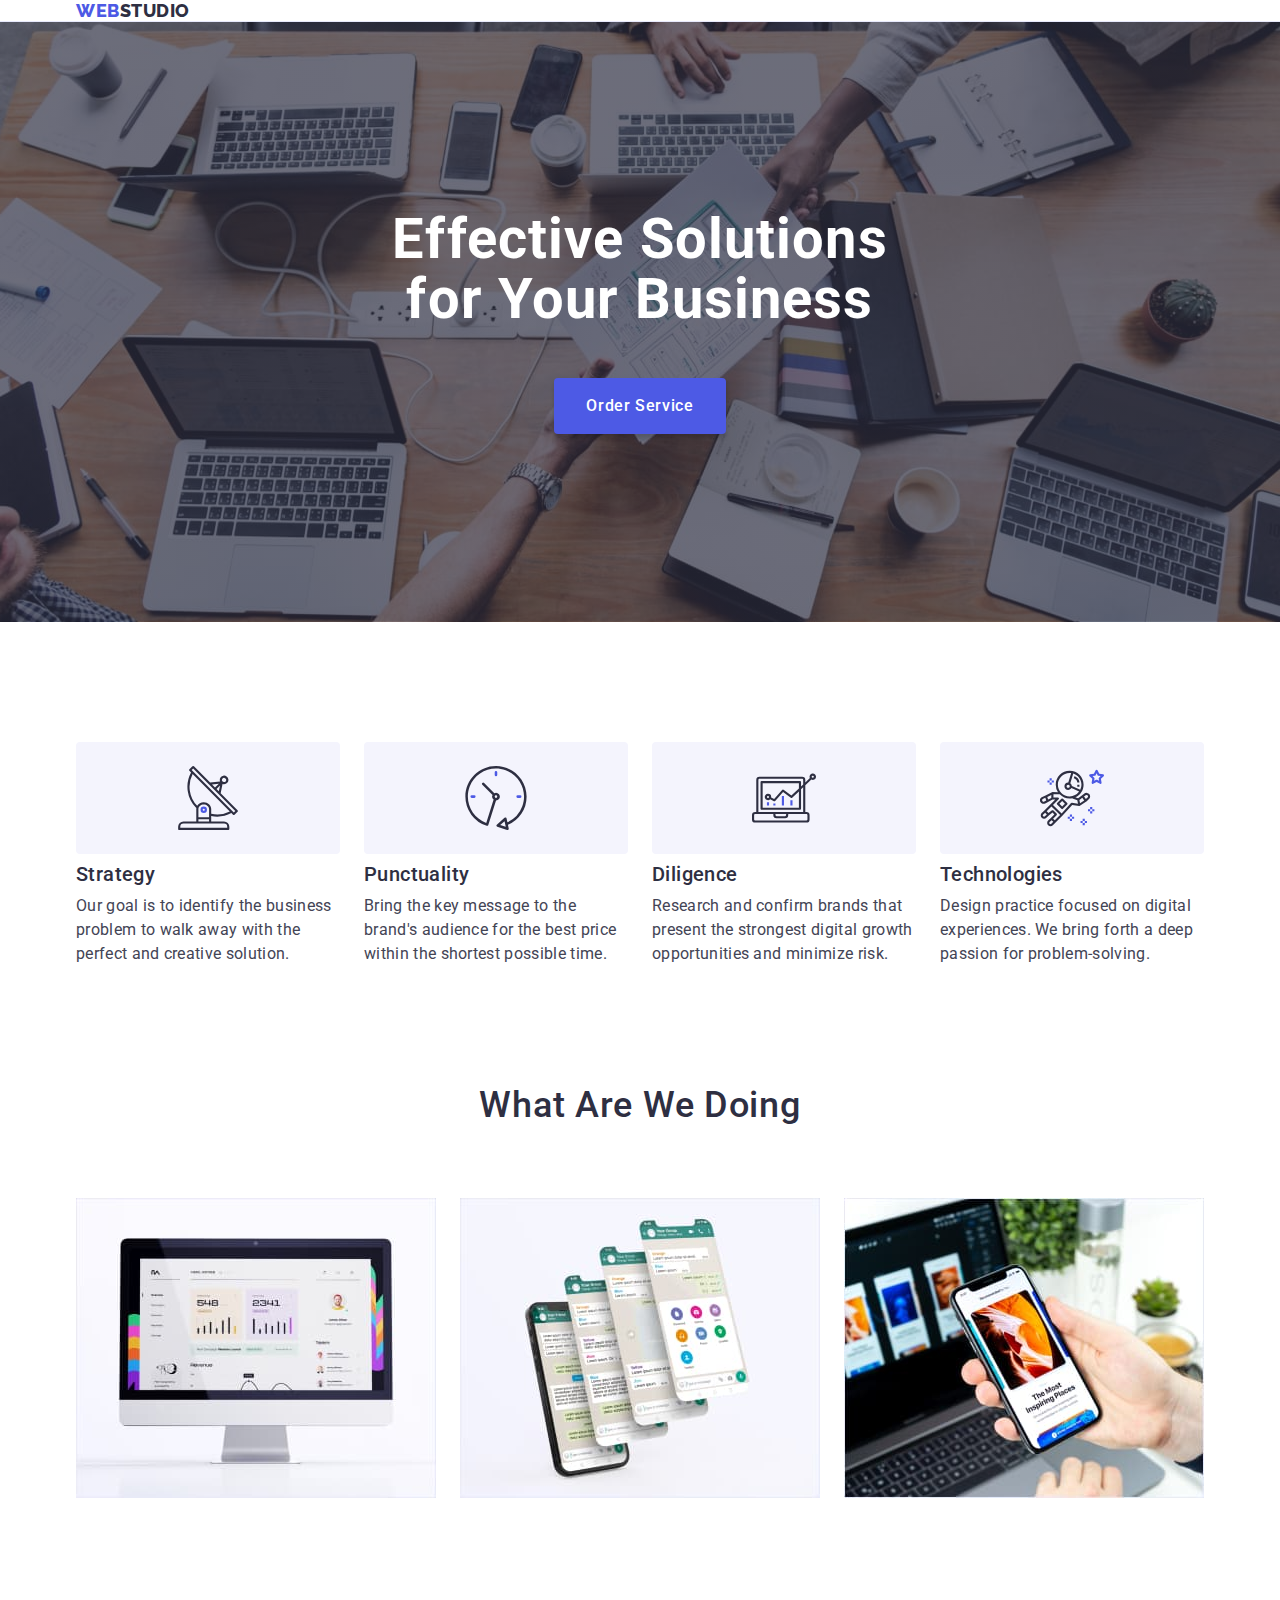
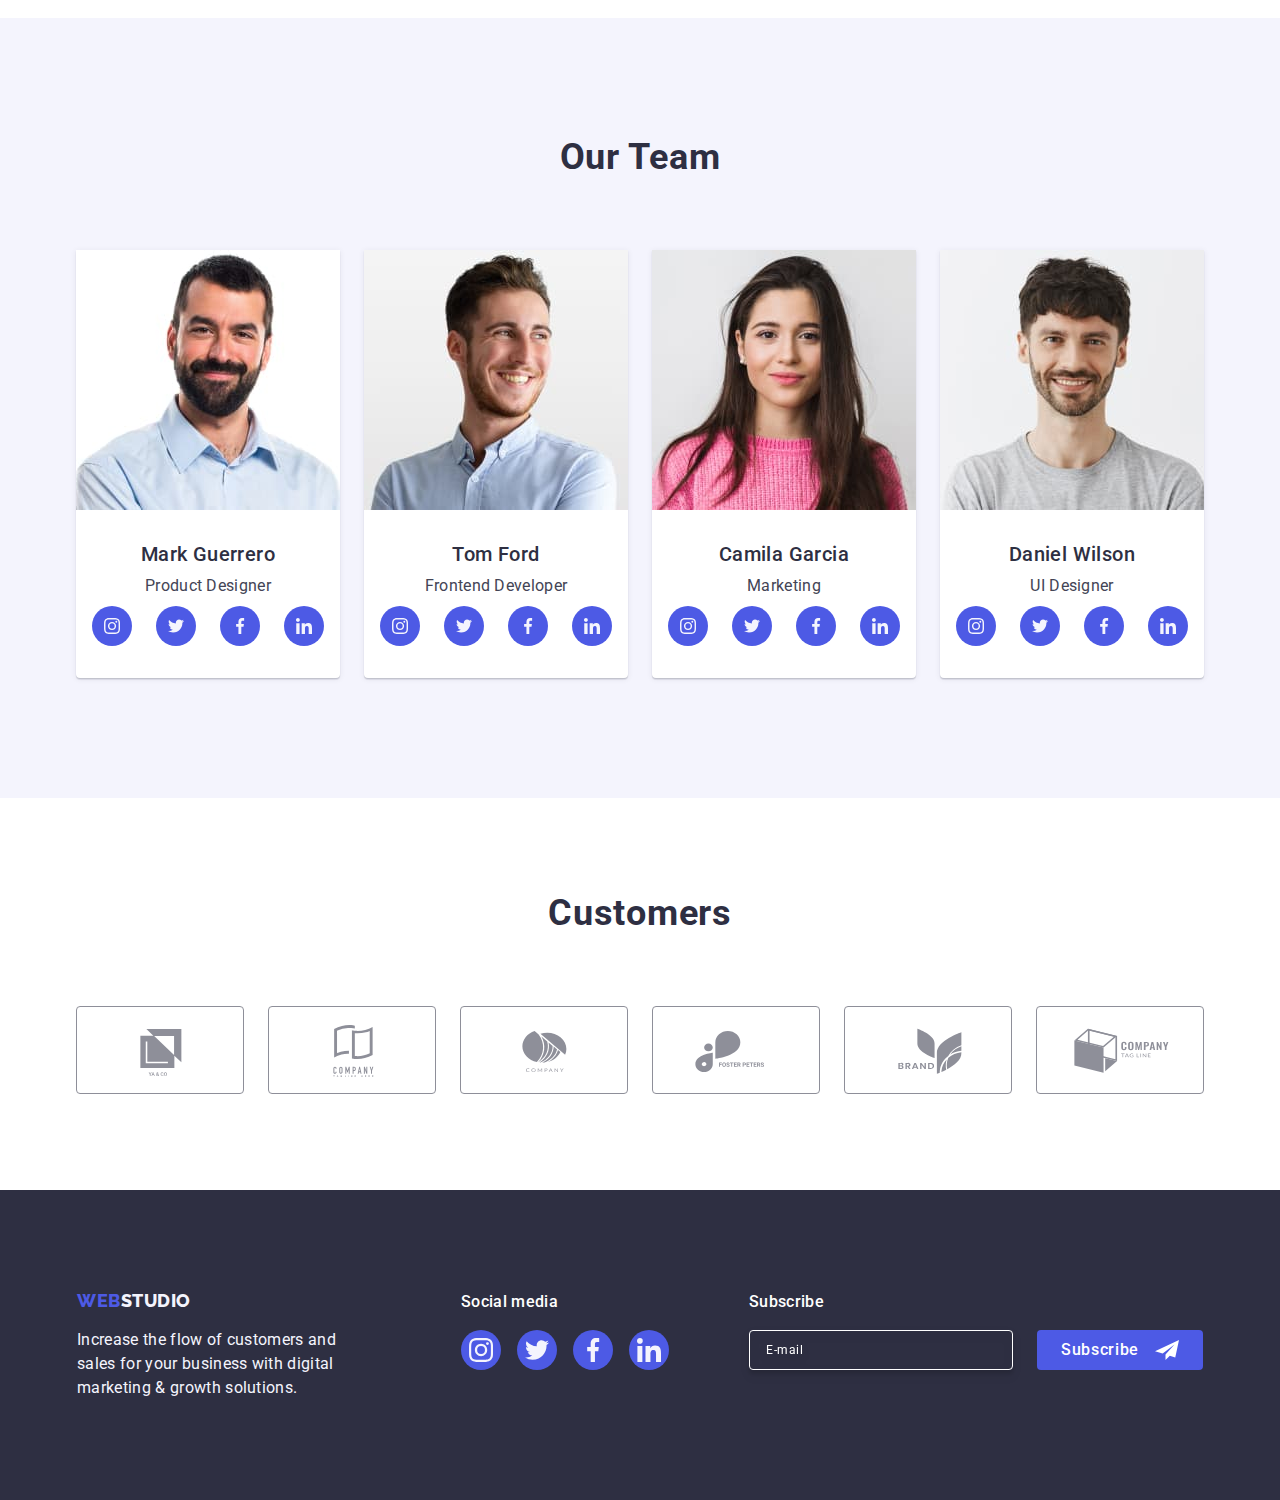
==== commit a505eb5a: "headerBeginn" ====
--- a/index.html
+++ b/index.html
@@ -22,7 +22,7 @@
   </head>
 
   <body>
-    <!-- <header class="header">
+    <header class="header">
       <div class="container header-container">
         <nav class="header-navbar">
           <a class="header-logo-link link" href="./index.html"
@@ -57,7 +57,7 @@
           </ul>
         </address>
       </div>
-    </header> -->
+    </header>
 
     <main>
       <section class="hero">
@@ -131,6 +131,7 @@
           <ul class="doing-list list">
             <li class="doing-item">
               <img
+                srcset="./images/desctop.jpg 1x, /images/desctop-2x.jpg 2x"
                 src="./images/desctop.jpg"
                 alt="desktop computer"
                 width="360"
@@ -139,6 +140,7 @@
             </li>
             <li class="doing-item">
               <img
+                srcset="./images/mobiles.jpg 1x, /images/mobiles-2x.jpg 2x"
                 src="./images/mobiles.jpg"
                 alt="mobile phone"
                 width="360"
@@ -147,6 +149,10 @@
             </li>
             <li class="doing-item">
               <img
+                srcset="
+                  ./images/mobile-desctop.jpg    1x,
+                  ./images/mobile-desctop-2x.jpg 2x
+                "
                 src="./images/mobile-desctop.jpg"
                 alt="laptop and smartphone"
                 width="360"
@@ -212,7 +218,7 @@
               <img
                 srcset="./images/tom-ford.jpg 1x, ./images/tom-ford-2x.jpg 2x"
                 src="./images/tom-ford.jpg"
-                alt="Product Designer Mark Guerrero"
+                alt="Product Designer Tom Ford"
                 width="264"
                 class="team-img"
               />
@@ -259,7 +265,7 @@
                   ./images/camilla-garcia-2x.jpg 2x
                 "
                 src="./images/camilla-garcia.jpg"
-                alt="Product Designer Mark Guerrero"
+                alt="Product Designer Camila Garcia"
                 width="264"
                 class="team-img"
               />
@@ -306,7 +312,7 @@
                   ./images/daniel-wilson-2x.jpg 2x
                 "
                 src="./images/daniel-wilson.jpg"
-                alt="Product Designer Mark Guerrero"
+                alt="Product Designer Daniel Wilson"
                 width="264"
                 class="team-img"
               />
--- a/css/styles.css
+++ b/css/styles.css
@@ -98,8 +98,9 @@
 }
 
 .header-list {
-  display: flex;
-  gap: 40px;
+  display: none;
+  /* display: flex;
+  gap: 40px; */
 }
 
 .header-navbar {
@@ -155,8 +156,9 @@
 }
 
 .header-addr-list {
-  display: flex;
-  gap: 40px;
+  display: none;
+  /* display: flex; */
+  /* gap: 40px; */
 }
 
 .header-addr-link {
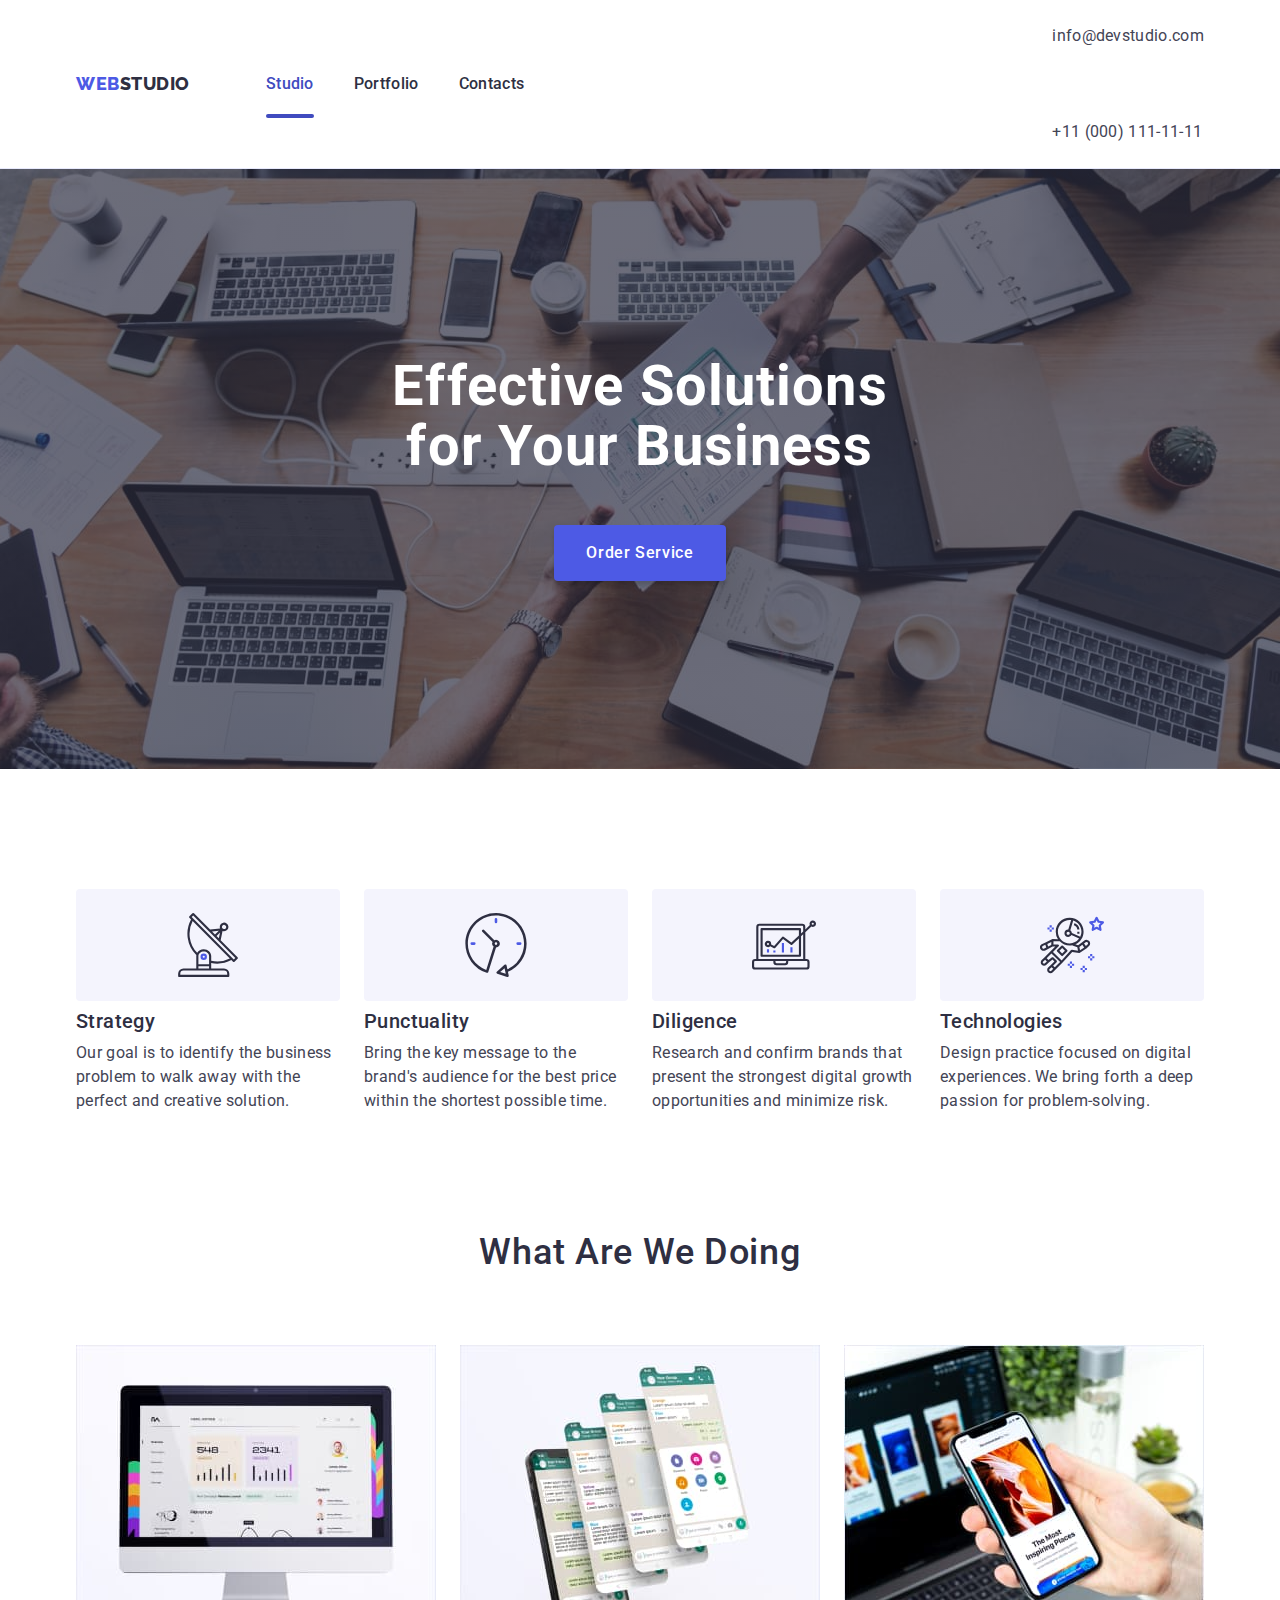
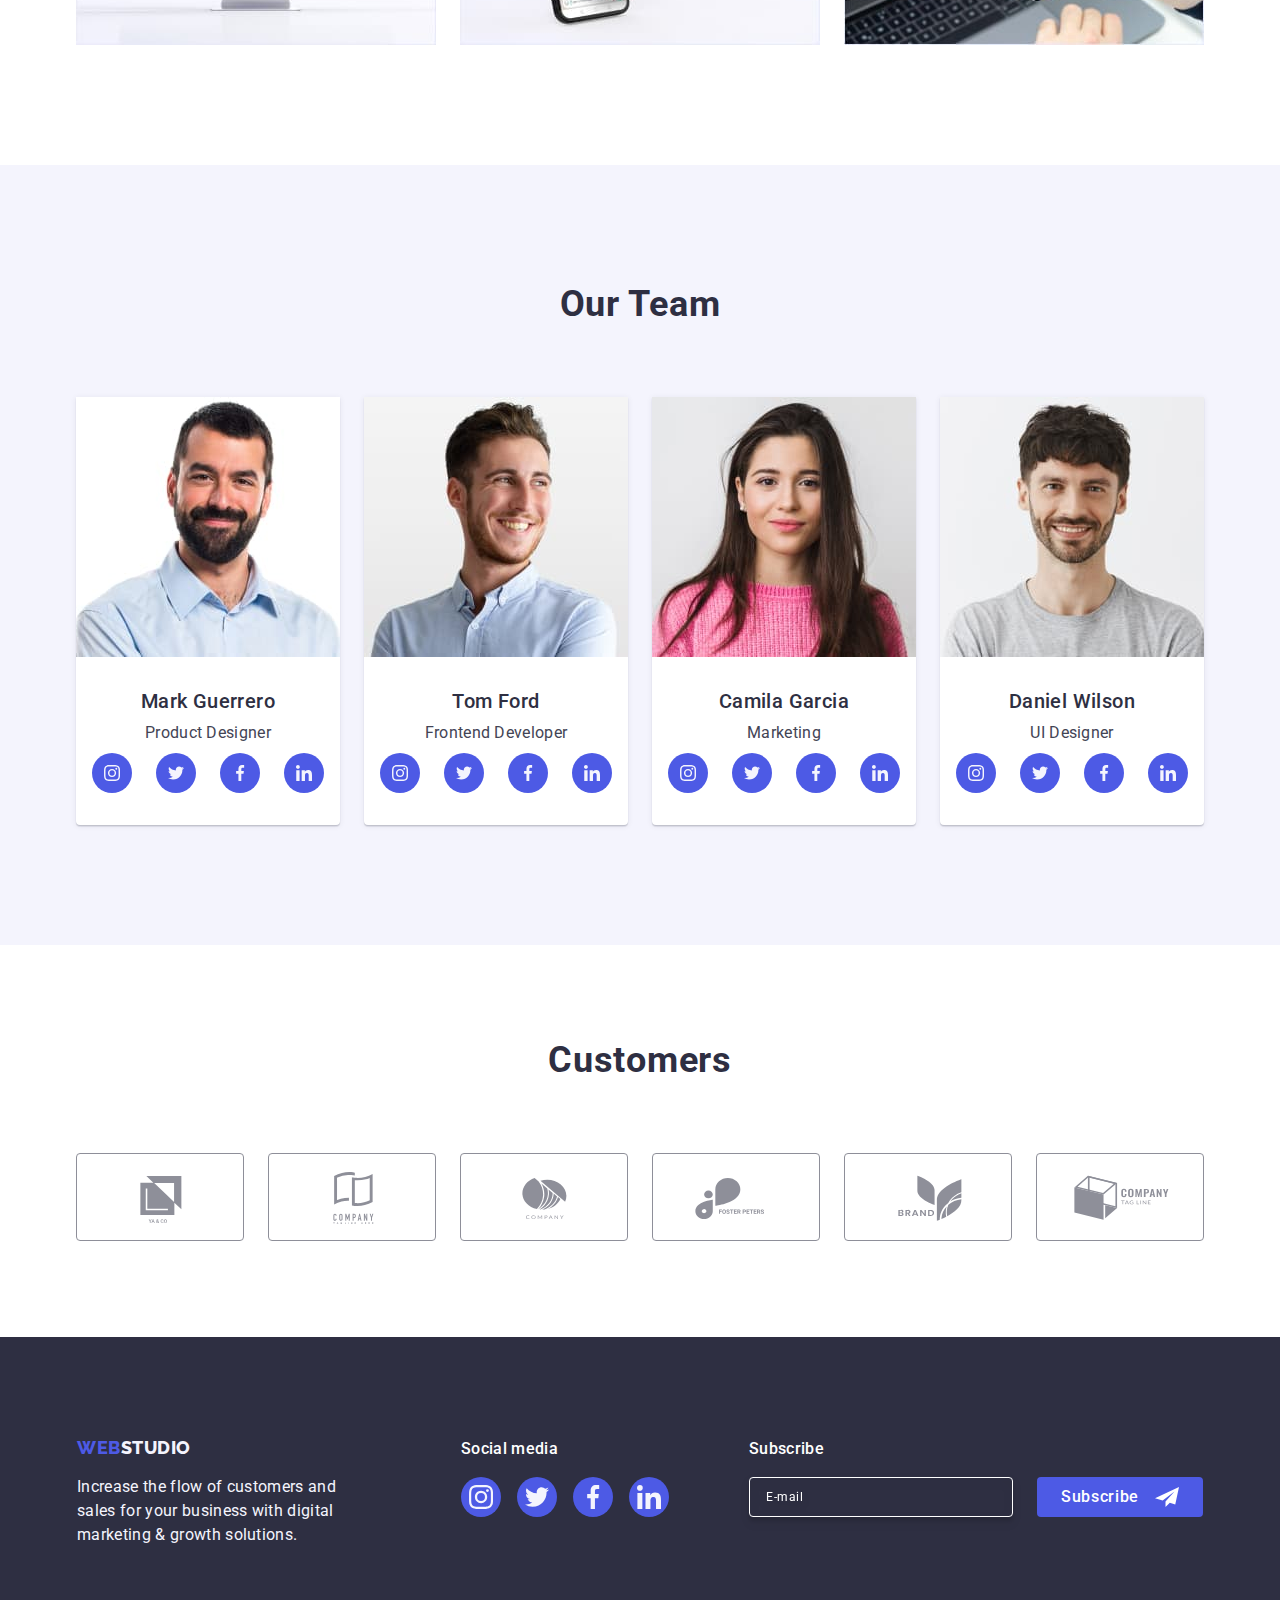
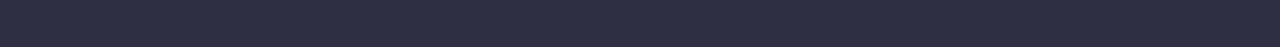
==== commit d596818e: "headerFastAll" ====
--- a/index.html
+++ b/index.html
@@ -23,7 +23,7 @@
 
   <body>
     <header class="header">
-      <div class="container header-container">
+      <div class="header-container container">
         <nav class="header-navbar">
           <a class="header-logo-link link" href="./index.html"
             >Web<span class="logo-span">Studio</span></a
@@ -56,6 +56,78 @@
             </li>
           </ul>
         </address>
+        <button class="menu-open-btn" type="button" data-menu-open>
+          <svg class="menu-open-icon" width="32" height="22">
+            <use href="./images/icons.svg#menu-burger"></use>
+          </svg>
+        </button>
+      </div>
+      <div class="mob-menu is-hidden" data-menu>
+        <button type="button" class="mob-close-btn" data-menu-close>
+          <svg class="menu-close-icon" height="8" width="8">
+            <use href="./images/icons.svg#close"></use>
+          </svg>
+        </button>
+        <ul class="menu-mob-list list">
+          <li class="mob-item">
+            <a class="mob-list-link active link current" href="./index.html"
+              >Studio</a
+            >
+          </li>
+          <li class="mob-item">
+            <a class="mob-list-link link" href="./portfolio.html">Portfolio</a>
+          </li>
+          <li class="mob-item">
+            <a class="mob-list-link link" href="">Contacts</a>
+          </li>
+        </ul>
+        <div class="soc-wrapper">
+          <address class="mob-addr-list">
+            <ul class="mob-addr-list list">
+              <li class="mob-addr-item">
+                <a class="mob-addr-tel link" href="tel:+110001111111"
+                  >+11 (000) 111-11-11</a
+                >
+              </li>
+              <li class="mob-addr-item">
+                <a class="mob-addr-mail link" href="mailto:info@devstudio.com"
+                  >info@devstudio.com</a
+                >
+              </li>
+            </ul>
+          </address>
+
+          <ul class="mob-list list">
+            <li class="mob-social-item">
+              <a class="mob-soc-link link" href="">
+                <svg class="mob-soc-icons" width="16" height="16">
+                  <use href="./images/icons.svg#instagram"></use>
+                </svg>
+              </a>
+            </li>
+            <li class="mob-social-item">
+              <a class="mob-soc-link link" href="">
+                <svg class="mob-soc-icons" width="16" height="16">
+                  <use href="./images/icons.svg#twitter"></use>
+                </svg>
+              </a>
+            </li>
+            <li class="mob-social-item">
+              <a class="mob-soc-link link" href="">
+                <svg class="mob-soc-icons" width="16" height="16">
+                  <use href="./images/icons.svg#facebook"></use>
+                </svg>
+              </a>
+            </li>
+            <li class="mob-social-item">
+              <a class="mob-soc-link link" href="">
+                <svg class="mob-soc-icons" width="16" height="16">
+                  <use href="./images/icons.svg#linkedin"></use>
+                </svg>
+              </a>
+            </li>
+          </ul>
+        </div>
       </div>
     </header>
 
@@ -561,5 +633,6 @@
       </div>
     </div>
     <script src="./js/modal.js"></script>
+    <script src="./js/mobile-menu.js"></script>
   </body>
 </html>
--- a/css/styles.css
+++ b/css/styles.css
@@ -54,9 +54,6 @@
 }
 
 .list {
-  display: flex;
-  padding-left: 0;
-  margin: 0 auto;
   list-style: none;
 }
 
@@ -97,10 +94,9 @@
   display: flex;
 }
 
-.header-list {
+.header-list,
+.header-addr-list {
   display: none;
-  /* display: flex;
-  gap: 40px; */
 }
 
 .header-navbar {
@@ -108,7 +104,6 @@
   flex-grow: 1;
   align-items: center;
 }
-
 .header-logo-link {
   font-family: "Raleway", sans-serif;
   font-size: 18px;
@@ -120,62 +115,115 @@
   margin-right: 76px;
 }
 
-.header-list-link {
+.menu-open-btn {
+  display: block;
+  background-color: transparent;
+  border: none;
+  padding: 24px 0;
+  cursor: pointer;
+}
+.menu-open-icon {
+}
+.mob-menu {
+  display: flex;
+  flex-direction: column;
+  padding: 80px 35px 40px 40px;
+  position: fixed;
+  top: 0;
+  left: 0;
+  width: 100vw;
+  height: 100%;
+  z-index: 2;
+  background-color: var(--white-color);
+  justify-content: space-between;
+}
+
+.mob-close-btn {
+  width: 24px;
+  height: 24px;
+  border-radius: 50%;
+  border: 1px solid rgba(0, 0, 0, 0.1);
+  display: flex;
+  justify-items: center;
+  align-items: center;
+  position: absolute;
+  top: 24px;
+  right: 24px;
+  background-color: var(--cornflower);
+  fill: var(--navyblue-color);
+  cursor: pointer;
+}
+.menu-close-icon {
+}
+.menu-mob-list {
+}
+
+.mob-item {
+  margin-bottom: 40px;
+}
+.mob-list-link {
+  color: var(--navyblue-color);
+  font-size: 36px;
+  font-style: normal;
+  font-weight: 700;
+  line-height: 1.11;
+  letter-spacing: 0.02em;
+  text-transform: capitalize;
+}
+.mob-list-link.active {
+  color: var(--ocean-color);
+}
+
+.mob-addr-list {
+  margin-bottom: 48px;
+}
+
+.mob-addr-item:not(:last-child) {
+  margin-bottom: 40px;
+}
+
+.mob-addr-tel {
+  color: var(--iris-color);
+  font-size: 36px;
+  font-style: normal;
+  font-weight: 700;
+  line-height: 1.11;
+  letter-spacing: 0.02em;
+  text-transform: capitalize;
+}
+
+.mob-addr-mail {
+  color: var(--slate-color);
+  font-size: 20px;
+  font-style: normal;
   font-weight: 500;
-  font-size: 16px;
-  line-height: 1.5;
-  letter-spacing: 0.02em;
-  color: var(--navyblue-color);
-  padding-bottom: 24px;
-  padding-top: 24px;
-}
-.header-list-link:hover,
-.header-list-link:focus {
-  color: var(--ocean-color);
-}
-
-.current {
-  position: relative;
-  color: var(--ocean-color);
-  transition: color 250ms cubic-bezier(0.4, 0, 0.2, 1);
-}
-
-.current::after {
-  content: "";
-  position: absolute;
-  width: 100%;
-  left: 0;
-  bottom: -1px;
-  height: 4px;
-  background-color: var(--ocean-color);
-  border-radius: 2px;
-}
-
-.header-addr-list {
-  font-style: normal;
-}
-
-.header-addr-list {
-  display: none;
-  /* display: flex; */
-  /* gap: 40px; */
-}
-
-.header-addr-link {
-  padding-bottom: 24px;
-  padding-top: 24px;
-  display: block;
-  font-style: normal;
-  font-size: 16px;
-  line-height: 1.5;
-  letter-spacing: 0.02em;
-  color: var(--slate-color);
-  transition: color 250ms cubic-bezier(0.4, 0, 0.2, 1);
-}
-
-.header-addr-link:hover,
-.header-addr-link:focus {
-  color: var(--ocean-color);
+  line-height: 1.2;
+  letter-spacing: 0.02em;
+}
+
+.soc-wrapper {
+  display: flex;
+  flex-direction: column;
+}
+
+.mob-list {
+  display: flex;
+  gap: 56px;
+}
+.mob-social-item {
+  display: flex;
+  width: 40px;
+  height: 40px;
+  justify-content: center;
+  align-items: center;
+  border-radius: 50%;
+  background-color: var(--iris-color);
+}
+.mob-soc-link {
+  display: flex;
+  fill: var(--cloud-color);
+}
+.mob-soc-icons {
 }
 
 /* ---------END HEADER------------- */
@@ -266,6 +314,7 @@
 }
 
 .basics-list {
+  display: flex;
   flex-wrap: wrap;
   gap: 72px;
 }
@@ -887,7 +936,3 @@
 .modal-check:focus + .check-text span {
   border-color: var(--iris-color);
 }
-
-/* a {
-  margin-left: 3px;
-} */
--- a/css/media.css
+++ b/css/media.css
@@ -4,6 +4,16 @@
   }
 }
 
+@media screen and (min-width: 320px) and (max-width: 427px) {
+  .mob-addr-tel {
+    font-size: 24px;
+    line-height: 1.2;
+  }
+  .mob-list {
+    gap: 24px;
+  }
+}
+
 @media (max-width: 767px) {
   .hero-title {
     text-transform: capitalize;
@@ -19,6 +29,72 @@
 @media screen and (min-width: 768px) {
   .container {
     max-width: 768px;
+  }
+
+  .header-container {
+    align-items: center;
+  }
+
+  .header-list {
+    display: flex;
+    gap: 40px;
+  }
+
+  .header-list-link {
+    font-weight: 500;
+    font-size: 16px;
+    line-height: 1.5;
+    letter-spacing: 0.02em;
+    color: var(--navyblue-color);
+    padding-bottom: 24px;
+    padding-top: 24px;
+  }
+  .header-list-link:hover,
+  .header-list-link:focus {
+    color: var(--ocean-color);
+  }
+
+  .current {
+    position: relative;
+    color: var(--ocean-color);
+    transition: color 250ms cubic-bezier(0.4, 0, 0.2, 1);
+  }
+
+  .current::after {
+    content: "";
+    position: absolute;
+    width: 100%;
+    left: 0;
+    bottom: -1px;
+    height: 4px;
+    background-color: var(--ocean-color);
+    border-radius: 2px;
+  }
+
+  .header-addr-list {
+    font-style: normal;
+    display: flex;
+    flex-direction: column;
+    gap: 12px;
+  }
+
+  .header-addr-link {
+    display: block;
+    font-style: normal;
+    font-size: 12px;
+    line-height: 1.5;
+    letter-spacing: 0.02em;
+    color: var(--slate-color);
+    transition: color 250ms cubic-bezier(0.4, 0, 0.2, 1);
+  }
+
+  .header-addr-link:hover,
+  .header-addr-link:focus {
+    color: var(--ocean-color);
+  }
+
+  .menu-open-btn {
+    display: none;
   }
 
   .basics-title {
@@ -118,9 +194,7 @@
     max-width: 496px;
     color: var(--white-color);
     font-size: 56px;
-    font-weight: 700;
     line-height: 1.07;
-    text-align: center;
     margin: 0 auto 36px;
   }
 }
@@ -132,6 +206,16 @@
     max-width: 1158px;
     padding-left: 15px;
     padding-right: 15px;
+  }
+
+  .header-addr-list {
+    gap: 24px;
+  }
+
+  .header-addr-link {
+    padding-bottom: 24px;
+    padding-top: 24px;
+    font-size: 16px;
   }
 
   .basics-section {
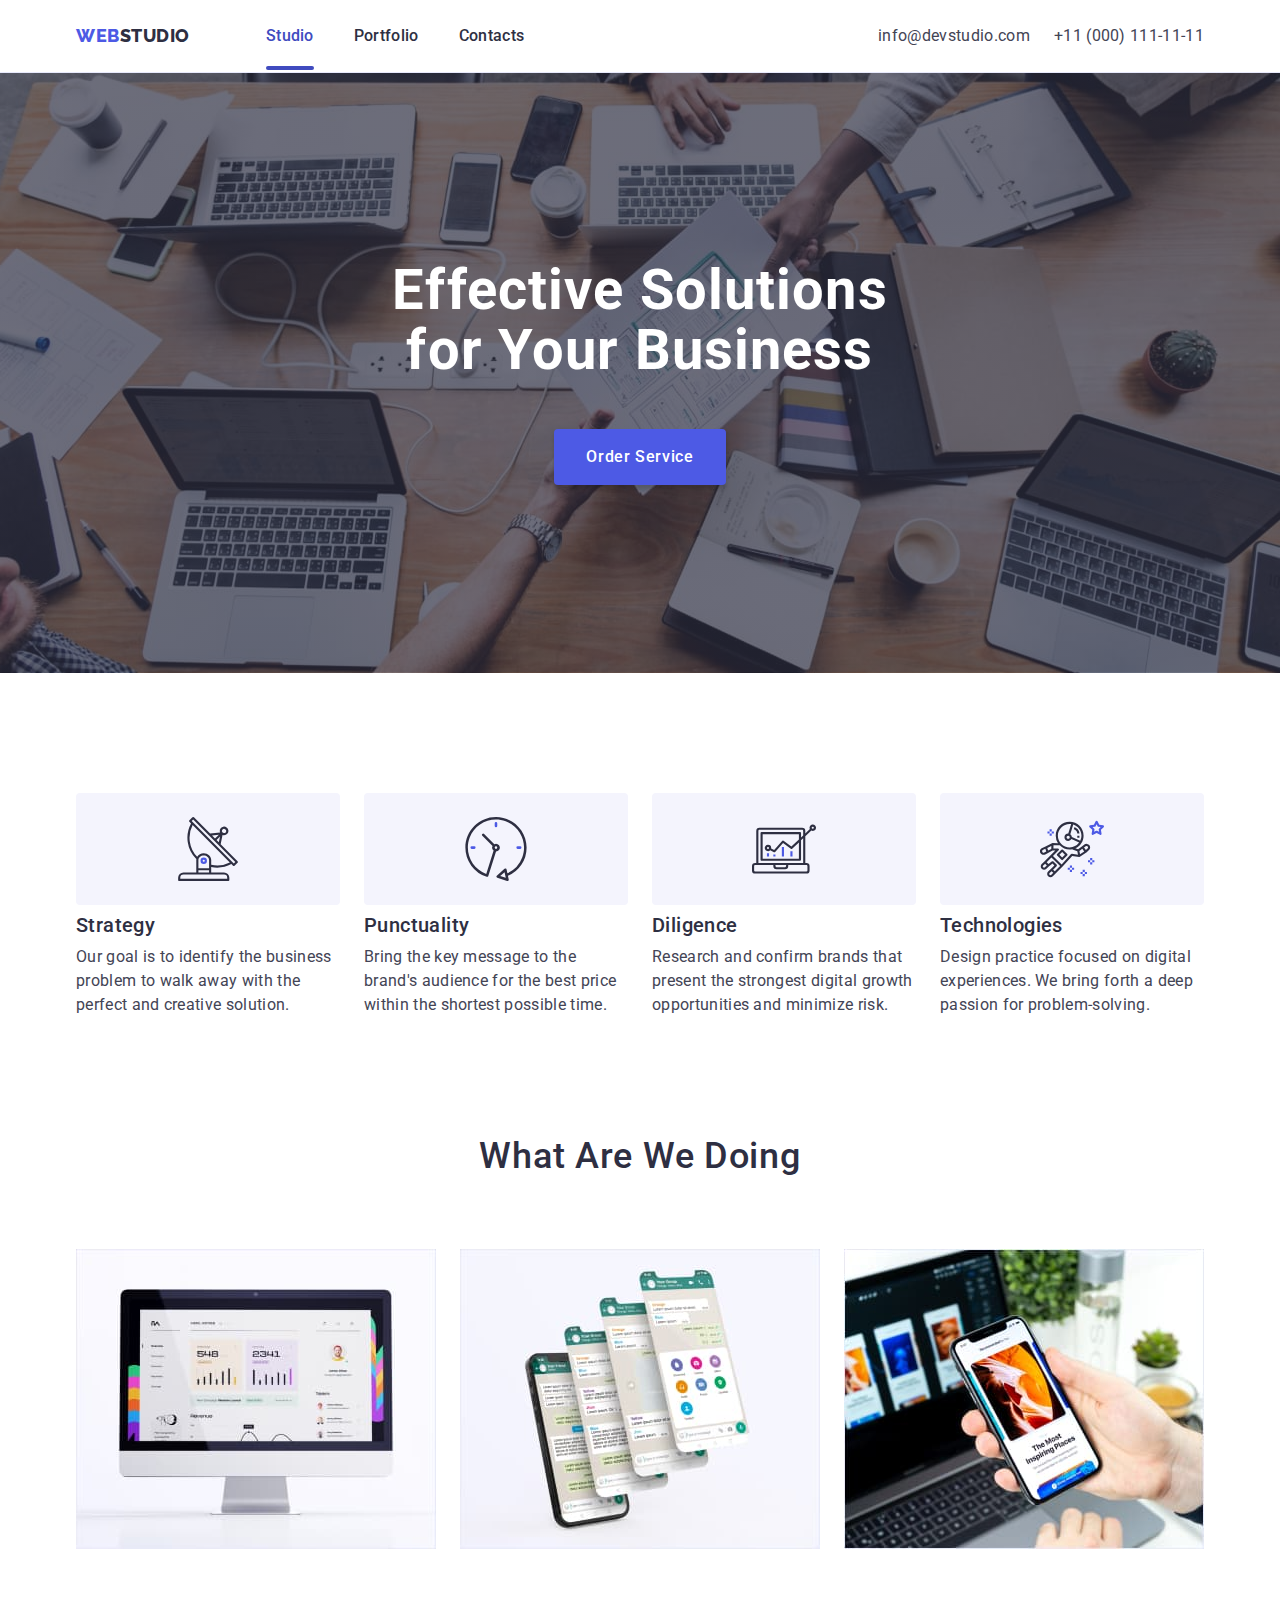
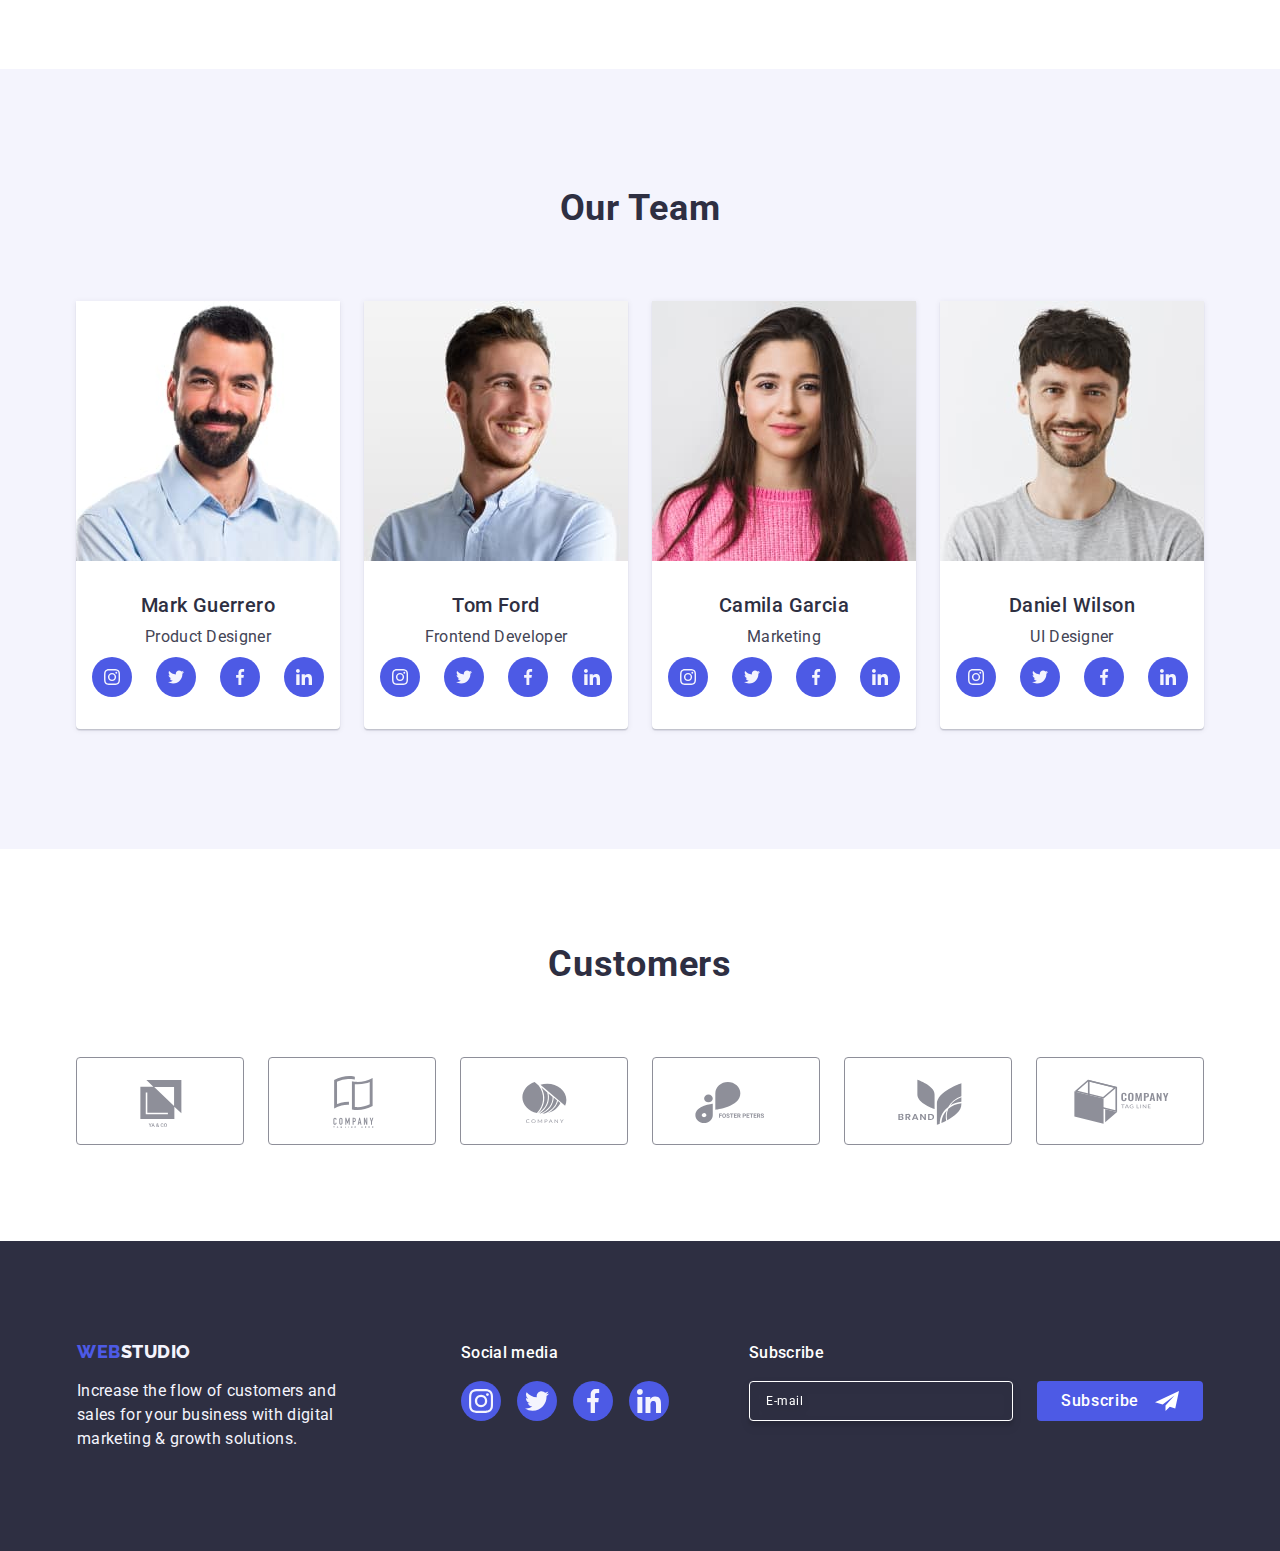
==== commit 45605330: "FinalVersionOne" ====
--- a/index.html
+++ b/index.html
@@ -203,8 +203,8 @@
           <ul class="doing-list list">
             <li class="doing-item">
               <img
-                srcset="./images/desctop.jpg 1x, /images/desctop-2x.jpg 2x"
-                src="./images/desctop.jpg"
+                srcset="./images/img1.jpg 1x, /images/img1-2x.jpg 2x"
+                src="./images/img1.jpg"
                 alt="desktop computer"
                 width="360"
                 height="300"
@@ -212,8 +212,8 @@
             </li>
             <li class="doing-item">
               <img
-                srcset="./images/mobiles.jpg 1x, /images/mobiles-2x.jpg 2x"
-                src="./images/mobiles.jpg"
+                srcset="./images/img2.jpg 1x, /images/img2-2x.jpg 2x"
+                src="./images/img2.jpg"
                 alt="mobile phone"
                 width="360"
                 height="300"
@@ -221,11 +221,8 @@
             </li>
             <li class="doing-item">
               <img
-                srcset="
-                  ./images/mobile-desctop.jpg    1x,
-                  ./images/mobile-desctop-2x.jpg 2x
-                "
-                src="./images/mobile-desctop.jpg"
+                srcset="./images/img3.jpg 1x, ./images/img3-2x.jpg 2x"
+                src="./images/img3.jpg"
                 alt="laptop and smartphone"
                 width="360"
                 height="300"
--- a/css/styles.css
+++ b/css/styles.css
@@ -112,7 +112,6 @@
   letter-spacing: 0.03em;
   text-transform: uppercase;
   font-weight: 800;
-  margin-right: 76px;
 }
 
 .menu-open-btn {
@@ -238,7 +237,7 @@
       rgba(46, 47, 66, 0.7),
       rgba(46, 47, 66, 0.7)
     ),
-    url(../images/dark-bg-mob.jpg);
+    url(../images/bg-mobile.jpg);
   background-size: cover;
   background-repeat: no-repeat;
   background-position: center center;
@@ -255,7 +254,7 @@
         rgba(46, 47, 66, 0.7),
         rgba(46, 47, 66, 0.7)
       ),
-      url(../images/dark-bg-mob-2x.jpg);
+      url(../images/bg-mobile-2x.jpg);
   }
 }
 
@@ -733,6 +732,7 @@
 /* -----Modul Window----- */
 
 .backdrop {
+  overflow: scroll;
   position: fixed;
   width: 100%;
   height: 100%;
@@ -744,17 +744,17 @@
 }
 .modal {
   position: absolute;
-  top: 50%;
+  top: 20px;
   left: 50%;
-  transform: translate(-50%, -50%) scale(1);
-  width: 408px;
+  transform: translate(-50%) scale(1);
+  width: 392px;
   min-height: 584px;
   background-color: #fcfcfc;
   border-radius: 4px;
   box-shadow: 0px 1px 1px rgba(0, 0, 0, 0.14), 0px 1px 3px rgba(0, 0, 0, 0.12),
     0px 2px 1px rgba(0, 0, 0, 0.2);
   transition: transform 250ms cubic-bezier(0.4, 0, 0.2, 1);
-  padding: 72px 24px 24px 24px;
+  padding: 72px 16px 24px;
 }
 
 .modal-close-btn {
--- a/css/media.css
+++ b/css/media.css
@@ -1,6 +1,10 @@
 @media (max-width: 427px) {
   .footer-input {
     max-width: 92vw;
+  }
+
+  .modal {
+    max-width: 92%;
   }
 }
 
@@ -74,7 +78,6 @@
   .header-addr-list {
     font-style: normal;
     display: flex;
-    flex-direction: column;
     gap: 12px;
   }
 
@@ -174,7 +177,7 @@
         rgba(46, 47, 66, 0.7),
         rgba(46, 47, 66, 0.7)
       ),
-      url(../images/dark-bg-tabl.jpg);
+      url(../images/bg-tablet.jpg);
   }
 
   @media (min-device-pixel-ratio: 2),
@@ -186,7 +189,7 @@
           rgba(46, 47, 66, 0.7),
           rgba(46, 47, 66, 0.7)
         ),
-        url(../images/dark-bg-tabl-2x.jpg);
+        url(../images/bg-tablet-2x.jpg);
     }
   }
 
@@ -197,9 +200,31 @@
     line-height: 1.07;
     margin: 0 auto 36px;
   }
+
+  .modal {
+    width: 408px;
+    min-height: 584px;
+    padding: 72px 25px 24px 23px;
+  }
 }
 
 /* ---------------------1158px---------------------- */
+@media (max-width: 1157px) {
+  .header-addr-list {
+    flex-direction: column;
+    padding-top: 5px;
+    padding-bottom: 5px;
+  }
+  .header-list {
+  }
+}
+
+@media screen and (min-width: 768px) and (max-width: 1157px) {
+  .header-list {
+    margin-left: 120px;
+    margin-right: 120px;
+  }
+}
 
 @media screen and (min-width: 1158px) {
   .container {
@@ -208,7 +233,12 @@
     padding-right: 15px;
   }
 
+  .header-logo-link {
+    margin-right: 76px;
+  }
+
   .header-addr-list {
+    flex-direction: row;
     gap: 24px;
   }
 
@@ -314,6 +344,10 @@
     margin-right: 80px;
   }
 
+  .modal {
+    padding: 72px 24px 24px 24px;
+  }
+
   .hero {
     padding: 188px 0;
     background-image: linear-gradient(
@@ -321,7 +355,7 @@
         rgba(46, 47, 66, 0.7),
         rgba(46, 47, 66, 0.7)
       ),
-      url(../images/people-office-new.jpg);
+      url(../images/pc-bg.jpg);
   }
 
   @media (min-device-pixel-ratio: 2),
@@ -333,7 +367,7 @@
           rgba(46, 47, 66, 0.7),
           rgba(46, 47, 66, 0.7)
         ),
-        url(../images/people-office-2x.jpg);
+        url(../images/pc-bg-2x.jpg);
     }
   }
 
